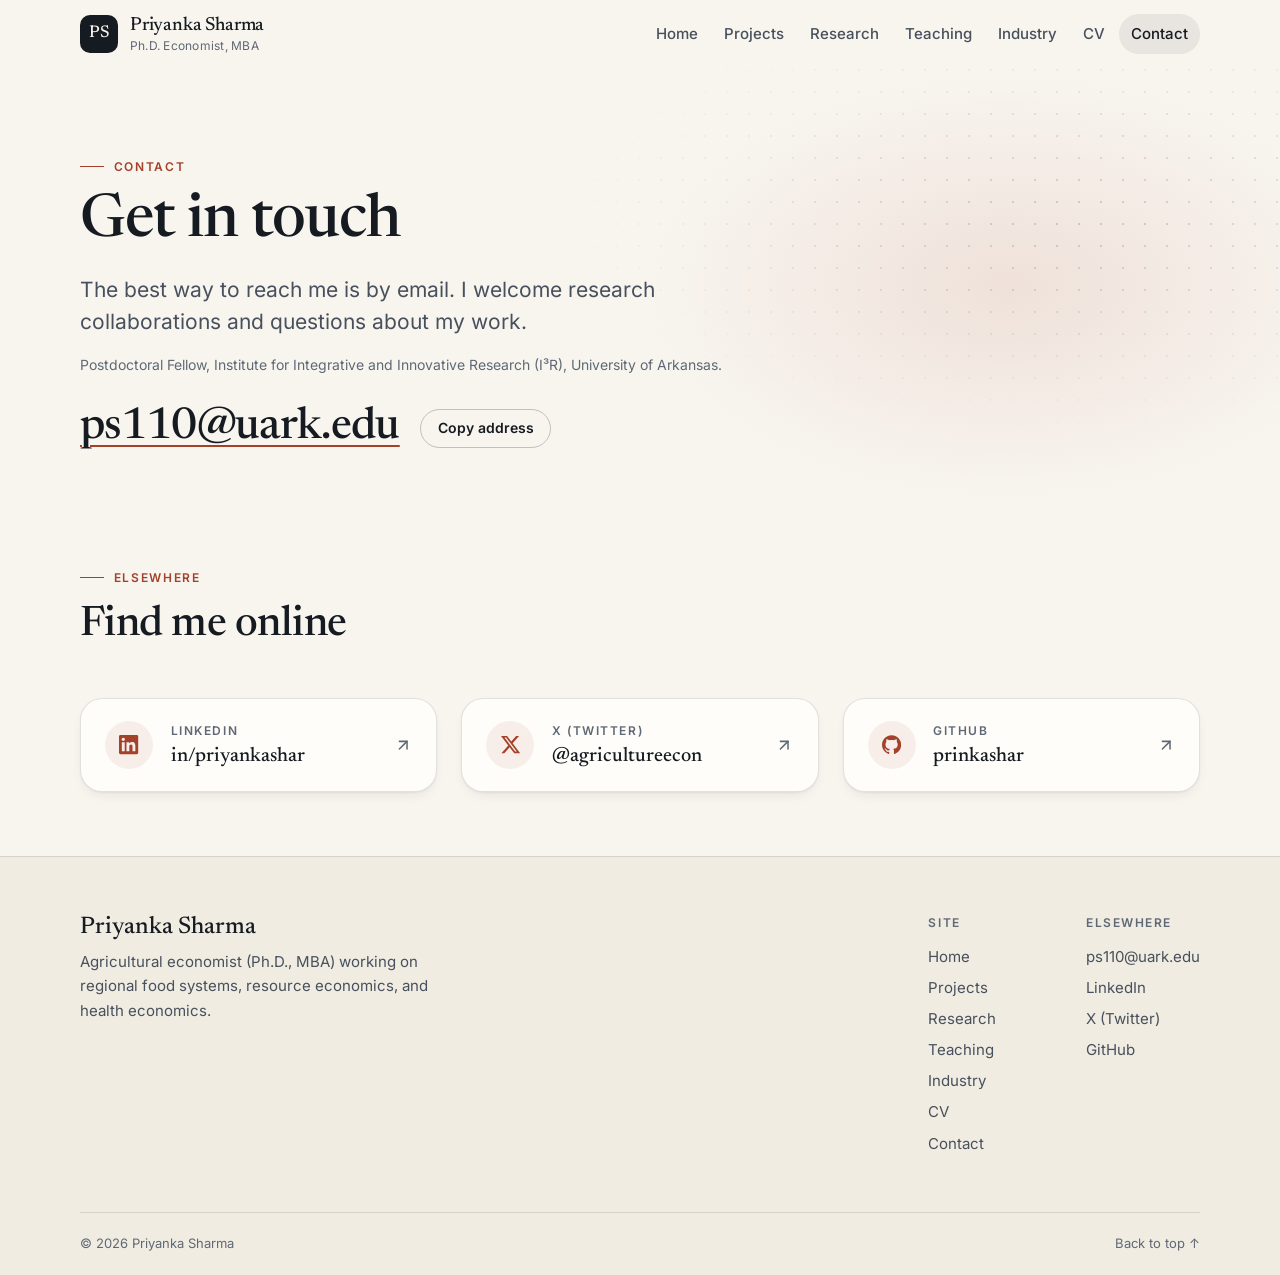
==== contact.html @ 79873c90 "Personal website Co-Authored-By: Claude Fable 5.2 <noreply@anthropic.com>" ====
<!doctype html>
<html lang="en">
<head>
  <meta charset="utf-8">
  <meta name="viewport" content="width=device-width, initial-scale=1">
  <title>Contact | Priyanka Sharma</title>
  <meta name="description" content="Get in touch with Priyanka Sharma by email, LinkedIn, X, or GitHub.">
  <meta name="author" content="Priyanka Sharma">
  <meta name="color-scheme" content="only light">
  <meta name="theme-color" content="#f8f5ef">
  <meta property="og:type" content="website">
  <meta property="og:site_name" content="Priyanka Sharma">
  <meta property="og:title" content="Contact | Priyanka Sharma">
  <meta property="og:description" content="Get in touch with Priyanka Sharma by email, LinkedIn, X, or GitHub.">
  <meta property="og:url" content="https://prinkashar.github.io/contact.html">
  <meta property="og:image" content="https://prinkashar.github.io/assets/img/social-card.jpg">
  <meta property="og:image:width" content="1200">
  <meta property="og:image:height" content="630">
  <meta property="og:image:alt" content="Priyanka Sharma, Ph.D. economist and MBA. Economics for food, farms, and the networks that connect them.">
  <meta name="twitter:card" content="summary_large_image">
  <link rel="canonical" href="https://prinkashar.github.io/contact.html">
  <link rel="icon" href="favicon.ico" sizes="32x32">
  <link rel="icon" href="favicon.svg" type="image/svg+xml">
  <link rel="apple-touch-icon" href="apple-touch-icon.png">
  <link rel="preload" href="assets/fonts/newsreader-500.woff2" as="font" type="font/woff2" crossorigin>
  <link rel="preload" href="assets/fonts/inter-variable.woff2" as="font" type="font/woff2" crossorigin>
  <link rel="stylesheet" href="assets/css/style.css">
  <script>
    /* Runs before the page paints: notes that JavaScript is on (used by the mobile menu and fade-in effects). */
    (function () {
      var d = document.documentElement;
      d.classList.add('js');
      /* Safety net: if main.js never loads, drop back to the no-JavaScript layout so nothing stays hidden. */
      setTimeout(function () { if (!d.classList.contains('js-ready')) d.classList.remove('js'); }, 3000);
    })();
  </script>
  <script src="assets/js/main.js" defer></script>
</head>
<body id="top">
  <a class="skip-link" href="#main">Skip to content</a>

  <!-- ===== Site header: identical on every page (only aria-current="page" moves) ===== -->
  <header class="site-header">
    <div class="wrap site-header__inner">
      <a class="brand" href="index.html">
        <span class="brand__mark" aria-hidden="true">PS</span>
        <span class="brand__text">
          <span class="brand__name">Priyanka Sharma</span>
          <span class="brand__role">Ph.D. Economist, MBA</span>
        </span>
      </a>
      <button class="icon-btn nav-toggle" type="button" aria-controls="site-nav" aria-expanded="false" aria-label="Open menu">
        <svg class="icon-menu" viewBox="0 0 24 24" fill="none" stroke="currentColor" stroke-width="2" stroke-linecap="round" stroke-linejoin="round" aria-hidden="true"><path d="M4 7h16"/><path d="M4 12h16"/><path d="M4 17h16"/></svg>
        <svg class="icon-close" viewBox="0 0 24 24" fill="none" stroke="currentColor" stroke-width="2" stroke-linecap="round" stroke-linejoin="round" aria-hidden="true"><path d="M18 6 6 18"/><path d="m6 6 12 12"/></svg>
      </button>
      <nav class="site-nav" id="site-nav" aria-label="Main">
        <ul>
          <li><a href="index.html">Home</a></li>
          <li><a href="projects.html">Projects</a></li>
          <li><a href="research.html">Research</a></li>
          <li><a href="teaching.html">Teaching</a></li>
          <li><a href="industry.html">Industry</a></li>
          <li><a href="cv.html">CV</a></li>
          <li><a href="contact.html" aria-current="page">Contact</a></li>
        </ul>
      </nav>
    </div>
  </header>

  <main id="main">

    <!-- ===== Email ===== -->
    <section class="page-hero" aria-labelledby="page-title">
      <div class="wrap">
        <p class="eyebrow">Contact</p>
        <h1 id="page-title">Get in touch</h1>
        <p class="lead">The best way to reach me is by email. I welcome research collaborations and questions about my work.</p>
        <p class="note" style="margin-top: 1rem">Postdoctoral Fellow, Institute for Integrative and Innovative Research (I³R), University of Arkansas.</p>
        <div class="email-line">
          <a href="mailto:ps110@uark.edu">ps110@uark.edu</a>
          <button class="btn btn--ghost btn--sm" type="button" data-copy="ps110@uark.edu">Copy address</button>
        </div>
      </div>
    </section>

    <!-- ===== Profiles ===== -->
    <section class="section section--tight" aria-labelledby="profiles-title">
      <div class="wrap">
        <header class="section__head reveal">
          <div>
            <p class="eyebrow">Elsewhere</p>
            <h2 id="profiles-title">Find me online</h2>
          </div>
        </header>

        <ul class="contact-grid">
          <li class="reveal">
            <a class="contact-card" href="https://www.linkedin.com/in/priyankashar/" target="_blank" rel="noopener me">
              <span class="contact-card__icon">
                <svg viewBox="0 0 24 24" fill="currentColor" aria-hidden="true"><path d="M20.447 20.452h-3.554v-5.569c0-1.328-.027-3.037-1.852-3.037-1.853 0-2.136 1.445-2.136 2.939v5.667H9.351V9h3.414v1.561h.046c.477-.9 1.637-1.85 3.37-1.85 3.601 0 4.267 2.37 4.267 5.455v6.286zM5.337 7.433c-1.144 0-2.063-.926-2.063-2.065 0-1.138.92-2.063 2.063-2.063 1.14 0 2.064.925 2.064 2.063 0 1.139-.925 2.065-2.064 2.065zm1.782 13.019H3.555V9h3.564v11.452zM22.225 0H1.771C.792 0 0 .774 0 1.729v20.542C0 23.227.792 24 1.771 24h20.451C23.2 24 24 23.227 24 22.271V1.729C24 .774 23.2 0 22.222 0h.003z"/></svg>
              </span>
              <span class="contact-card__label">LinkedIn</span>
              <span class="contact-card__value">in/priyankashar</span>
              <svg class="contact-card__arrow" viewBox="0 0 24 24" fill="none" stroke="currentColor" stroke-width="2" stroke-linecap="round" stroke-linejoin="round" aria-hidden="true"><path d="M7 7h10v10"/><path d="M7 17 17 7"/></svg>
            </a>
          </li>
          <li class="reveal" style="--d: 90ms">
            <a class="contact-card" href="https://twitter.com/agricultureecon" target="_blank" rel="noopener me">
              <span class="contact-card__icon">
                <svg viewBox="0 0 24 24" fill="currentColor" aria-hidden="true"><path d="M18.901 1.153h3.68l-8.04 9.19L24 22.846h-7.406l-5.8-7.584-6.638 7.584H.474l8.6-9.83L0 1.154h7.594l5.243 6.932ZM17.61 20.644h2.039L6.486 3.24H4.298Z"/></svg>
              </span>
              <span class="contact-card__label">X (Twitter)</span>
              <span class="contact-card__value">@agricultureecon</span>
              <svg class="contact-card__arrow" viewBox="0 0 24 24" fill="none" stroke="currentColor" stroke-width="2" stroke-linecap="round" stroke-linejoin="round" aria-hidden="true"><path d="M7 7h10v10"/><path d="M7 17 17 7"/></svg>
            </a>
          </li>
          <li class="reveal" style="--d: 180ms">
            <a class="contact-card" href="https://github.com/prinkashar" target="_blank" rel="noopener me">
              <span class="contact-card__icon">
                <svg viewBox="0 0 24 24" fill="currentColor" aria-hidden="true"><path d="M12 .297c-6.63 0-12 5.373-12 12 0 5.303 3.438 9.8 8.205 11.385.6.113.82-.258.82-.577 0-.285-.01-1.04-.015-2.04-3.338.724-4.042-1.61-4.042-1.61C4.422 18.07 3.633 17.7 3.633 17.7c-1.087-.744.084-.729.084-.729 1.205.084 1.838 1.236 1.838 1.236 1.07 1.835 2.809 1.305 3.495.998.108-.776.417-1.305.76-1.605-2.665-.3-5.466-1.332-5.466-5.93 0-1.31.465-2.38 1.235-3.22-.135-.303-.54-1.523.105-3.176 0 0 1.005-.322 3.3 1.23.96-.267 1.98-.399 3-.405 1.02.006 2.04.138 3 .405 2.28-1.552 3.285-1.23 3.285-1.23.645 1.653.24 2.873.12 3.176.765.84 1.23 1.91 1.23 3.22 0 4.61-2.805 5.625-5.475 5.92.42.36.81 1.096.81 2.22 0 1.606-.015 2.896-.015 3.286 0 .315.21.69.825.57C20.565 22.092 24 17.592 24 12.297c0-6.627-5.373-12-12-12"/></svg>
              </span>
              <span class="contact-card__label">GitHub</span>
              <span class="contact-card__value">prinkashar</span>
              <svg class="contact-card__arrow" viewBox="0 0 24 24" fill="none" stroke="currentColor" stroke-width="2" stroke-linecap="round" stroke-linejoin="round" aria-hidden="true"><path d="M7 7h10v10"/><path d="M7 17 17 7"/></svg>
            </a>
          </li>
        </ul>
      </div>
    </section>

  </main>

  <!-- ===== Site footer: identical on every page ===== -->
  <footer class="site-footer">
    <div class="wrap site-footer__grid">
      <div>
        <p class="site-footer__name">Priyanka Sharma</p>
        <p class="site-footer__tag">Agricultural economist (Ph.D., MBA) working on regional food systems, resource economics, and health economics.</p>
      </div>
      <nav aria-label="Footer">
        <p class="site-footer__label">Site</p>
        <ul class="site-footer__links">
          <li><a href="index.html">Home</a></li>
          <li><a href="projects.html">Projects</a></li>
          <li><a href="research.html">Research</a></li>
          <li><a href="teaching.html">Teaching</a></li>
          <li><a href="industry.html">Industry</a></li>
          <li><a href="cv.html">CV</a></li>
          <li><a href="contact.html">Contact</a></li>
        </ul>
      </nav>
      <div>
        <p class="site-footer__label">Elsewhere</p>
        <ul class="site-footer__links">
          <li><a href="mailto:ps110@uark.edu">ps110@uark.edu</a></li>
          <li><a href="https://www.linkedin.com/in/priyankashar/" target="_blank" rel="noopener me">LinkedIn</a></li>
          <li><a href="https://twitter.com/agricultureecon" target="_blank" rel="noopener me">X (Twitter)</a></li>
          <li><a href="https://github.com/prinkashar" target="_blank" rel="noopener me">GitHub</a></li>
        </ul>
      </div>
    </div>
    <div class="wrap site-footer__base">
      <p>© <span data-year>2026</span> Priyanka Sharma</p>
      <a href="#top">Back to top ↑</a>
    </div>
  </footer>
</body>
</html>
---- assets/css/style.css ----
/* ==========================================================================
   Priyanka Sharma — personal academic site
   Plain CSS, no build step.

   1. Fonts            6. Buttons, links, chips   11. CV and timelines
   2. Design tokens    7. Hero                    12. Figures and lightbox
   3. Base             8. Sections and cards      13. Industry samples
   4. Layout           9. Home page blocks        14. Contact and footer
   5. Header           10. Research page          15. Motion and print

   To change the look of the whole site, edit the tokens in section 2.
   ========================================================================== */

/* 1. Fonts ---------------------------------------------------------------- */

@font-face {
  font-family: "Newsreader";
  src: url("../fonts/newsreader-500.woff2") format("woff2");
  font-weight: 500;
  font-style: normal;
  font-display: swap;
}

@font-face {
  font-family: "Newsreader";
  src: url("../fonts/newsreader-500-italic.woff2") format("woff2");
  font-weight: 500;
  font-style: italic;
  font-display: swap;
}

@font-face {
  font-family: "Inter";
  src: url("../fonts/inter-variable.woff2") format("woff2");
  font-weight: 400 700;
  font-style: normal;
  font-display: swap;
}

/* 2. Design tokens -------------------------------------------------------- */

:root {
  /* The site is light only. "only light" also asks browsers not to auto-darken it. */
  color-scheme: light;
  color-scheme: only light;

  /* colour: warm paper, deep ink, one rust accent */
  --bg: #f8f5ef;
  --bg-tint: #f1ece2;
  --surface: #fffdf9;
  --frame: #ffffff;
  --ink: #161b22;
  --ink-2: #47505c;
  --ink-3: #5f6975;
  --line: rgba(22, 27, 34, 0.12);
  --line-strong: rgba(22, 27, 34, 0.24);
  --accent: #a3412a;
  --accent-soft: rgba(163, 65, 42, 0.08);
  --on-accent: #fffaf3;
  --feature: #f9efe8;
  --feature-line: rgba(163, 65, 42, 0.24);
  --dot: rgba(22, 27, 34, 0.17);
  --glow: rgba(163, 65, 42, 0.11);
  --shadow-sm: 0 1px 2px rgba(22, 27, 34, 0.05), 0 6px 16px -8px rgba(22, 27, 34, 0.14);
  --shadow-md: 0 2px 4px rgba(22, 27, 34, 0.05), 0 22px 44px -20px rgba(22, 27, 34, 0.3);

  /* type */
  --font-serif: "Newsreader", "Iowan Old Style", "Palatino Linotype", Palatino, Georgia, serif;
  --font-sans: "Inter", system-ui, -apple-system, "Segoe UI", Roboto, "Helvetica Neue", Arial, sans-serif;
  --step-0: clamp(1rem, 0.975rem + 0.12vw, 1.0625rem);
  --step-1: clamp(1.125rem, 1.06rem + 0.32vw, 1.3125rem);
  --step-2: clamp(1.3125rem, 1.2rem + 0.55vw, 1.625rem);
  --step-3: clamp(1.75rem, 1.4rem + 1.6vw, 2.625rem);
  --step-4: clamp(2.25rem, 1.6rem + 3vw, 3.75rem);
  --step-5: clamp(2.5rem, 1.55rem + 4.3vw, 4.5rem);

  /* space and shape */
  --gutter: clamp(1.25rem, 4.5vw, 3rem);
  --wrap: 70rem;
  --section: clamp(3.75rem, 8vw, 7rem);
  --header-h: 4.25rem;
  --radius-sm: 8px;
  --radius: 14px;
  --radius-lg: 22px;
  --radius-pill: 999px;
  --ease: cubic-bezier(0.2, 0.7, 0.2, 1);
}

/* 3. Base ----------------------------------------------------------------- */

*,
*::before,
*::after {
  box-sizing: border-box;
}

html {
  -webkit-text-size-adjust: 100%;
  text-size-adjust: 100%;
  scroll-behavior: smooth;
  scroll-padding-top: calc(var(--header-h) + 1.5rem);
}

html:has(dialog[open]) {
  overflow: hidden;
}

body {
  margin: 0;
  min-height: 100vh;
  min-height: 100dvh;
  display: flex;
  flex-direction: column;
  font-family: var(--font-sans);
  font-size: var(--step-0);
  line-height: 1.65;
  color: var(--ink);
  background: var(--bg);
  -webkit-font-smoothing: antialiased;
  -moz-osx-font-smoothing: grayscale;
  text-rendering: optimizeLegibility;
}

main {
  flex: 1;
}

h1,
h2,
h3,
h4 {
  margin: 0;
  font-family: var(--font-serif);
  font-weight: 500;
  font-synthesis: none;
  line-height: 1.14;
  letter-spacing: -0.012em;
  text-wrap: balance;
}

p,
ul,
ol,
dl,
dd,
figure {
  margin: 0;
}

p {
  text-wrap: pretty;
}

img {
  max-width: 100%;
  height: auto;
}

a {
  color: inherit;
  text-decoration-thickness: 1px;
  text-underline-offset: 0.2em;
  text-decoration-color: var(--line-strong);
  transition: color 0.2s, text-decoration-color 0.2s;
}

a:hover {
  color: var(--accent);
  text-decoration-color: currentColor;
}

:focus-visible {
  outline: 2px solid var(--accent);
  outline-offset: 3px;
  border-radius: 4px;
}

::selection {
  background: var(--accent);
  color: var(--on-accent);
}

.visually-hidden {
  position: absolute;
  width: 1px;
  height: 1px;
  margin: -1px;
  padding: 0;
  overflow: hidden;
  clip: rect(0 0 0 0);
  white-space: nowrap;
  border: 0;
}

.skip-link {
  position: absolute;
  left: 1rem;
  top: -4rem;
  z-index: 100;
  padding: 0.7rem 1rem;
  border-radius: var(--radius-sm);
  background: var(--ink);
  color: var(--bg);
  font-weight: 600;
  text-decoration: none;
  transition: top 0.2s;
}

.skip-link:focus {
  top: 1rem;
  color: var(--bg);
}

/* 4. Layout --------------------------------------------------------------- */

.wrap {
  width: min(100% - 2 * var(--gutter), var(--wrap));
  margin-inline: auto;
}

.flow > * + * {
  margin-top: var(--flow, 1.1em);
}

.grid-3 {
  display: grid;
  gap: clamp(1rem, 2.4vw, 1.75rem);
}

.grid-3 {
  grid-template-columns: repeat(auto-fit, minmax(min(100%, 17.5rem), 1fr));
}

/* 5. Header --------------------------------------------------------------- */

.site-header {
  position: sticky;
  top: 0;
  z-index: 40;
  background: var(--bg);
  background: color-mix(in srgb, var(--bg) 84%, transparent);
  -webkit-backdrop-filter: saturate(1.5) blur(14px);
  backdrop-filter: saturate(1.5) blur(14px);
  border-bottom: 1px solid transparent;
  transition: border-color 0.3s;
}

.site-header.is-scrolled {
  border-bottom-color: var(--line);
}

.site-header__inner {
  display: flex;
  align-items: center;
  gap: 0.5rem 1rem;
  min-height: var(--header-h);
}

.brand {
  display: inline-flex;
  align-items: center;
  gap: 0.75rem;
  margin-right: auto;
  color: var(--ink);
  text-decoration: none;
}

.brand:hover {
  color: var(--ink);
}

.brand__mark {
  display: grid;
  place-items: center;
  width: 2.375rem;
  height: 2.375rem;
  flex: none;
  border-radius: 10px;
  background: var(--ink);
  color: var(--bg);
  font-family: var(--font-serif);
  font-weight: 500;
  font-size: 1.0625rem;
  letter-spacing: -0.02em;
  transition: background-color 0.25s, color 0.25s;
}

.brand:hover .brand__mark {
  background: var(--accent);
  color: var(--on-accent);
}

.brand__text {
  display: grid;
  line-height: 1.15;
}

.brand__name {
  font-family: var(--font-serif);
  font-weight: 500;
  font-size: 1.1875rem;
  letter-spacing: -0.01em;
}

.brand__role {
  margin-top: 0.1rem;
  font-size: 0.75rem;
  color: var(--ink-3);
  letter-spacing: 0.02em;
}

.site-nav ul {
  display: flex;
  gap: 0.125rem;
  padding: 0;
  list-style: none;
}

.site-nav a {
  display: block;
  padding: 0.5rem 0.75rem;
  border-radius: var(--radius-pill);
  color: var(--ink-2);
  font-size: 0.9375rem;
  font-weight: 500;
  text-decoration: none;
  transition: color 0.2s, background-color 0.2s;
}

.site-nav a:hover {
  color: var(--ink);
  background: var(--accent-soft);
}

.site-nav a[aria-current="page"] {
  color: var(--ink);
  background: rgba(127, 127, 127, 0.14);
}

.icon-btn {
  display: inline-grid;
  place-items: center;
  width: 2.5rem;
  height: 2.5rem;
  padding: 0;
  border: 1px solid transparent;
  border-radius: 50%;
  background: transparent;
  color: var(--ink-2);
  cursor: pointer;
  transition: color 0.2s, background-color 0.2s, border-color 0.2s;
}

.icon-btn:hover {
  color: var(--ink);
  background: var(--accent-soft);
}

.icon-btn svg {
  width: 1.2rem;
  height: 1.2rem;
}

.nav-toggle {
  display: none;
}

.nav-toggle .icon-close,
.nav-toggle[aria-expanded="true"] .icon-menu {
  display: none;
}

.nav-toggle[aria-expanded="true"] .icon-close {
  display: block;
}

@media (max-width: 60em) {
  .js .nav-toggle {
    display: inline-grid;
  }

  .js .site-nav {
    position: absolute;
    inset: 100% 0 auto 0;
    display: none;
    padding: 0.25rem var(--gutter) 1.25rem;
    max-height: calc(100vh - var(--header-h));
    max-height: calc(100dvh - var(--header-h));
    overflow-y: auto;
    overscroll-behavior: contain;
    background: var(--bg);
    border-bottom: 1px solid var(--line);
    box-shadow: var(--shadow-md);
  }

  .js .site-nav.is-open {
    display: block;
  }

  .js .site-nav ul {
    flex-direction: column;
    gap: 0;
  }

  .js .site-nav li + li {
    border-top: 1px solid var(--line);
  }

  .js .site-nav a {
    padding: 0.95rem 0.5rem;
    border-radius: var(--radius-sm);
    font-size: 1.0625rem;
  }

  /* without JavaScript the links simply wrap under the name */
  html:not(.js) .site-header__inner {
    flex-wrap: wrap;
    padding-block: 0.6rem;
  }

  html:not(.js) .site-nav {
    order: 3;
    width: 100%;
  }

  html:not(.js) .site-nav ul {
    flex-wrap: wrap;
  }
}

/* 6. Buttons, links, chips ------------------------------------------------ */

.btn {
  display: inline-flex;
  align-items: center;
  justify-content: center;
  gap: 0.5rem;
  padding: 0.8125rem 1.375rem;
  border: 1px solid transparent;
  border-radius: var(--radius-pill);
  font: inherit;
  font-size: 0.9375rem;
  font-weight: 600;
  line-height: 1.2;
  text-decoration: none;
  cursor: pointer;
  transition: transform 0.2s var(--ease), background-color 0.2s, border-color 0.2s, color 0.2s;
}

.btn svg {
  width: 1.05em;
  height: 1.05em;
  flex: none;
  transition: transform 0.25s var(--ease);
}

.btn:hover .nudge {
  transform: translateX(3px);
}

.btn:active {
  transform: translateY(1px);
}

.btn--primary {
  background: var(--ink);
  color: var(--bg);
}

.btn--primary:hover {
  background: var(--accent);
  color: var(--on-accent);
}

.btn--ghost {
  border-color: var(--line-strong);
  color: var(--ink);
  background: transparent;
}

.btn--ghost:hover {
  border-color: var(--ink);
  color: var(--ink);
  background: rgba(127, 127, 127, 0.1);
}

.btn--sm {
  padding: 0.625rem 1.05rem;
  font-size: 0.875rem;
}

.actions {
  display: flex;
  flex-wrap: wrap;
  align-items: center;
  gap: 0.75rem;
}

.actions--links {
  gap: 0.75rem 1.75rem;
}

.link-arrow {
  display: inline-flex;
  align-items: center;
  gap: 0.4rem;
  font-size: 0.9375rem;
  font-weight: 600;
  color: var(--ink);
  text-decoration: none;
}

.link-arrow svg {
  width: 1em;
  height: 1em;
  flex: none;
  transition: transform 0.25s var(--ease);
}

.link-arrow:hover svg {
  transform: translateX(3px);
}

.link-arrow--out:hover svg {
  transform: translate(2px, -2px);
}

.link-arrow--down:hover svg {
  transform: translateY(2px);
}

.link-arrow--sm {
  font-size: 0.875rem;
}

.eyebrow {
  display: flex;
  align-items: center;
  gap: 0.6rem;
  margin-bottom: 0.9rem;
  font-size: 0.75rem;
  font-weight: 600;
  letter-spacing: 0.14em;
  text-transform: uppercase;
  color: var(--accent);
}

.eyebrow::before {
  content: "";
  width: 1.5rem;
  height: 1px;
  flex: none;
  background: currentColor;
}

.eyebrow--plain::before {
  display: none;
}

.eyebrow--muted {
  color: var(--ink-3);
}

.lead {
  font-size: var(--step-1);
  line-height: 1.5;
  color: var(--ink-2);
}

.chips {
  display: flex;
  flex-wrap: wrap;
  align-content: flex-start;
  align-items: flex-start;
  align-self: start;
  gap: 0.5rem;
  padding: 0;
  list-style: none;
}

.chip {
  padding: 0.4rem 0.85rem;
  border: 1px solid var(--line-strong);
  border-radius: var(--radius-pill);
  font-size: 0.8125rem;
  font-weight: 500;
  line-height: 1.3;
  color: var(--ink-2);
}

.chips--lg .chip {
  padding: 0.5rem 1rem;
  font-size: 0.9375rem;
}

a.chip {
  text-decoration: none;
  transition: color 0.2s, border-color 0.2s, background-color 0.2s;
}

a.chip:hover {
  border-color: var(--accent);
  background: var(--accent-soft);
  color: var(--accent);
}

.tag {
  display: inline-flex;
  align-items: center;
  align-self: flex-start;
  padding: 0.28rem 0.7rem;
  border: 1px solid var(--line-strong);
  border-radius: var(--radius-pill);
  font-size: 0.75rem;
  font-weight: 600;
  line-height: 1.3;
  letter-spacing: 0.03em;
  color: var(--accent);
}

.tag--quiet {
  color: var(--ink-3);
  font-weight: 500;
}

.social {
  display: flex;
  flex-wrap: wrap;
  gap: 0.35rem;
  padding: 0;
  list-style: none;
}

.social a {
  display: grid;
  place-items: center;
  width: 2.625rem;
  height: 2.625rem;
  border: 1px solid var(--line-strong);
  border-radius: 50%;
  color: var(--ink-2);
  transition: color 0.2s, border-color 0.2s, background-color 0.2s, transform 0.2s var(--ease);
}

.social a:hover {
  color: var(--on-accent);
  background: var(--accent);
  border-color: var(--accent);
  transform: translateY(-2px);
}

.social svg {
  width: 1.05rem;
  height: 1.05rem;
}

/* 7. Hero ----------------------------------------------------------------- */

.hero,
.page-hero {
  position: relative;
  isolation: isolate;
  overflow: hidden;
  overflow: clip;
}

/* dot grid fading out from the top right, plus a soft warm glow */
.hero::before,
.page-hero::before {
  content: "";
  position: absolute;
  inset: 0;
  z-index: -1;
  pointer-events: none;
  background-image: radial-gradient(circle at 1px 1px, var(--dot) 1px, transparent 1.6px);
  background-size: 22px 22px;
  -webkit-mask-image: radial-gradient(ellipse 58% 70% at 84% 34%, #000 0%, transparent 72%);
  mask-image: radial-gradient(ellipse 58% 70% at 84% 34%, #000 0%, transparent 72%);
}

.hero::after,
.page-hero::after {
  content: "";
  position: absolute;
  top: -1rem;
  right: -9rem;
  z-index: -2;
  width: 48rem;
  height: 48rem;
  pointer-events: none;
  background: radial-gradient(closest-side, var(--glow), transparent);
}

.hero {
  padding-block: clamp(2.25rem, 6vw, 5.5rem) clamp(2.5rem, 5vw, 4rem);
}

.hero__grid {
  display: grid;
  grid-template-columns: minmax(0, 1fr) auto;
  align-items: center;
  gap: clamp(2rem, 6vw, 5.5rem);
}

.display {
  max-width: 17ch;
  font-size: var(--step-5);
  line-height: 1.03;
  letter-spacing: -0.024em;
}

.display em {
  font-style: italic;
  color: var(--accent);
}

.hero__copy .lead {
  max-width: 35rem;
  margin-top: clamp(1.25rem, 2.5vw, 1.75rem);
  color: var(--ink);
}

.hero__sub {
  max-width: 35rem;
  margin-top: 0.9rem;
  color: var(--ink-2);
}

.hero__copy .actions {
  margin-top: clamp(1.5rem, 3vw, 2.25rem);
}

.hero__portrait {
  position: relative;
  isolation: isolate;
  width: clamp(15rem, 25vw, 19.5rem);
  margin-right: 1.125rem;
}

.hero__portrait img {
  display: block;
  width: 100%;
  aspect-ratio: 308 / 421;
  object-fit: cover;
  border-radius: var(--radius-lg);
  box-shadow: var(--shadow-md);
}

.hero__portrait::before {
  content: "";
  position: absolute;
  inset: 1.125rem -1.125rem -1.125rem 1.125rem;
  z-index: -1;
  border: 1.5px solid var(--accent);
  border-radius: var(--radius-lg);
  opacity: 0.6;
}

.hero__focus {
  display: flex;
  flex-wrap: wrap;
  align-items: center;
  gap: 0.9rem 1.5rem;
  margin-top: clamp(2.5rem, 5vw, 4rem);
  padding-top: 1.5rem;
  border-top: 1px solid var(--line);
}

.hero__focus .eyebrow {
  margin: 0;
}

@media (max-width: 51.25em) {
  .hero__grid {
    grid-template-columns: minmax(0, 1fr);
    gap: 1.5rem;
  }

  .hero__portrait {
    order: -1;
    width: 6.5rem;
    margin: 0;
  }

  .hero__portrait img {
    aspect-ratio: 1;
    object-position: 50% 22%;
    border-radius: 50%;
    box-shadow: var(--shadow-sm);
  }

  .hero__portrait::before {
    inset: -0.4rem;
    border-radius: 50%;
  }
}

/* inner pages */
.page-hero::after {
  top: 0;
  right: -6rem;
  width: 46rem;
  height: 100%;
  background: radial-gradient(ellipse closest-side, var(--glow), transparent);
}

.page-hero {
  padding-block: clamp(2.75rem, 7vw, 5.5rem) clamp(2rem, 4vw, 3.25rem);
}

.page-hero h1 {
  max-width: 18ch;
  font-size: var(--step-4);
  line-height: 1.05;
  letter-spacing: -0.02em;
}

.page-hero .lead {
  max-width: 44rem;
  margin-top: 1.25rem;
}

.page-hero .actions {
  margin-top: 1.75rem;
}

/* 8. Sections and cards --------------------------------------------------- */

.section {
  padding-block: var(--section);
}

.section--tight {
  padding-block: clamp(2.5rem, 5vw, 4rem);
}

.section--flush-top {
  padding-top: 0;
}

.section--tint {
  background: var(--bg-tint);
  border-block: 1px solid var(--line);
}

.section__head {
  display: flex;
  flex-wrap: wrap;
  align-items: flex-end;
  justify-content: space-between;
  gap: 1rem 2rem;
  margin-bottom: clamp(1.75rem, 4vw, 3rem);
}

.section__head h2 {
  max-width: 24ch;
  font-size: var(--step-3);
}

.section__head p:not(.eyebrow) {
  max-width: 38rem;
  margin-top: 0.9rem;
  color: var(--ink-2);
}

.section__head .link-arrow {
  padding-bottom: 0.35rem;
}

.card {
  position: relative;
  display: flex;
  flex-direction: column;
  gap: 0.875rem;
  padding: clamp(1.5rem, 3vw, 2.25rem);
  border: 1px solid var(--line);
  border-radius: var(--radius-lg);
  background: var(--surface);
  box-shadow: var(--shadow-sm);
}

.card__title {
  font-size: var(--step-2);
  line-height: 1.2;
}

.grid-3 > .card > .card__title {
  font-size: 1.4375rem;
}

.card p:not(.tag) {
  color: var(--ink-2);
}

.card > .link-arrow {
  align-self: flex-start;
  margin-top: auto;
  padding-top: 0.75rem;
}

.card--feature {
  overflow: hidden;
  isolation: isolate;
  border-color: var(--feature-line);
  background: var(--feature);
}

.card--feature::after {
  content: "";
  position: absolute;
  inset: 0;
  z-index: -1;
  pointer-events: none;
  background-image: radial-gradient(circle at 1px 1px, rgba(163, 65, 42, 0.3) 1px, transparent 1.6px);
  background-size: 20px 20px;
  -webkit-mask-image: radial-gradient(ellipse 60% 75% at 100% 0%, #000, transparent 70%);
  mask-image: radial-gradient(ellipse 60% 75% at 100% 0%, #000, transparent 70%);
}

.card--feature .tag {
  border-color: var(--accent);
  background: var(--accent);
  color: var(--on-accent);
}

a.card--media {
  padding: 0;
  gap: 0;
  overflow: hidden;
  color: inherit;
  text-decoration: none;
  transition: translate 0.35s var(--ease), box-shadow 0.35s, border-color 0.35s;
}

a.card--media:hover {
  translate: 0 -4px;
  border-color: var(--line-strong);
  box-shadow: var(--shadow-md);
  color: inherit;
}

.card__media {
  aspect-ratio: 16 / 10;
  overflow: hidden;
  border-bottom: 1px solid var(--line);
  background: var(--frame);
}

.card__media img {
  display: block;
  width: 100%;
  height: 100%;
  object-fit: cover;
  object-position: top center;
  transition: transform 0.7s var(--ease);
}

a.card--media:hover .card__media img {
  transform: scale(1.035);
}

.card__media--art {
  display: grid;
  place-items: center;
  background: var(--feature);
  color: var(--accent);
}

.card__media--art svg {
  display: block;
  width: 100%;
  height: 100%;
}

.card__body {
  display: flex;
  flex: 1;
  flex-direction: column;
  gap: 0.65rem;
  padding: 1.375rem 1.5rem 1.5rem;
}

.card__body .card__title {
  font-size: 1.375rem;
}

.card__body p:not(.tag) {
  font-size: 0.9375rem;
}

.card__body .link-arrow {
  margin-top: auto;
  padding-top: 0.6rem;
}

a.card--media:hover .link-arrow {
  color: var(--accent);
}

a.card--media:hover .link-arrow svg {
  transform: translateX(3px);
}

/* 9. Home page blocks ----------------------------------------------------- */

/* numbered list of research themes */
.index-list {
  padding: 0;
  list-style: none;
  border-bottom: 1px solid var(--line);
}

.index-list a {
  display: grid;
  grid-template-columns: 3.25rem minmax(0, 1.05fr) minmax(0, 1fr) 1.25rem;
  align-items: baseline;
  gap: 0.25rem 1.5rem;
  padding: 1.375rem 0.75rem;
  border-top: 1px solid var(--line);
  color: var(--ink);
  text-decoration: none;
  transition: background-color 0.25s, padding 0.3s var(--ease);
}

.index-list a:hover {
  padding-inline: 1.25rem 0.25rem;
  background: var(--accent-soft);
  color: var(--ink);
}

.index-list__num {
  font-family: var(--font-serif);
  font-size: 1.0625rem;
  color: var(--accent);
  font-variant-numeric: tabular-nums;
}

.index-list__title {
  font-family: var(--font-serif);
  font-weight: 500;
  font-size: var(--step-2);
  line-height: 1.2;
  letter-spacing: -0.012em;
}

.index-list__meta {
  font-size: 0.9375rem;
  color: var(--ink-3);
}

.index-list__arrow {
  align-self: center;
  width: 1.15rem;
  height: 1.15rem;
  color: var(--ink-3);
  transition: transform 0.3s var(--ease), color 0.2s;
}

.index-list a:hover .index-list__arrow {
  color: var(--accent);
  transform: translateX(4px);
}

@media (max-width: 45em) {
  .index-list a {
    grid-template-columns: 2.25rem minmax(0, 1fr) 1.25rem;
    padding-inline: 0.25rem;
  }

  .index-list a:hover {
    padding-inline: 0.25rem;
  }

  .index-list__meta {
    grid-column: 2;
    grid-row: 2;
  }

  .index-list__arrow {
    grid-column: 3;
    grid-row: 1 / span 2;
  }
}

/* awards */
.awards {
  display: grid;
  grid-template-columns: repeat(auto-fit, minmax(min(100%, 17.5rem), 1fr));
  gap: clamp(1.5rem, 3vw, 2.5rem);
  padding: 0;
  list-style: none;
}

.award {
  display: flex;
  flex-direction: column;
  gap: 0.5rem;
  padding-top: 1.25rem;
  border-top: 2px solid var(--ink);
}

.award__rank {
  font-family: var(--font-serif);
  font-weight: 500;
  font-size: 2.75rem;
  line-height: 1;
  letter-spacing: -0.03em;
  color: var(--accent);
}

.award__rank sup {
  margin-left: 0.1em;
  font-size: 0.4em;
  letter-spacing: 0;
  vertical-align: 1.15em;
}

.award__rank span {
  margin-left: 0.6rem;
  font-family: var(--font-sans);
  font-size: 0.75rem;
  font-weight: 600;
  letter-spacing: 0.13em;
  text-transform: uppercase;
  color: var(--ink-3);
  vertical-align: 0.9em;
}

.award__title {
  margin-top: 0.35rem;
  font-size: 1.375rem;
  line-height: 1.22;
}

.award__org {
  font-size: 0.9375rem;
  color: var(--ink-2);
}

.award__meta {
  font-size: 0.875rem;
  color: var(--ink-3);
}

.award .link-arrow {
  align-self: flex-start;
  margin-top: auto;
  padding-top: 0.6rem;
}

.venues {
  display: flex;
  flex-wrap: wrap;
  align-items: baseline;
  gap: 0.6rem 2rem;
  margin-top: clamp(2.25rem, 5vw, 3.5rem);
  padding-top: 1.5rem;
  border-top: 1px solid var(--line);
}

.venues .eyebrow {
  margin: 0;
}

.venues ul {
  display: flex;
  flex-wrap: wrap;
  gap: 0.35rem 2rem;
  padding: 0;
  list-style: none;
}

.venues li {
  font-family: var(--font-serif);
  font-weight: 500;
  font-size: 1.25rem;
  color: var(--ink-2);
}

/* two-column text and photo */
.split {
  display: grid;
  grid-template-columns: minmax(0, 1.2fr) minmax(0, 0.8fr);
  align-items: center;
  gap: clamp(2rem, 6vw, 5.5rem);
}

.split h2 {
  font-size: var(--step-3);
}

.split__body {
  max-width: 38rem;
}

.split__body p:not(.eyebrow) {
  color: var(--ink-2);
}

.split__body .actions {
  margin-top: 1.75rem;
  gap: 0.75rem 1.75rem;
}

.split__media {
  justify-self: end;
  max-width: 24rem;
}

.split__media img {
  display: block;
  width: 100%;
  border-radius: var(--radius-lg);
  box-shadow: var(--shadow-md);
}

figcaption {
  margin-top: 0.7rem;
  font-size: 0.8125rem;
  line-height: 1.45;
  color: var(--ink-3);
}

@media (max-width: 51.25em) {
  .split {
    grid-template-columns: minmax(0, 1fr);
  }

  .split__media {
    justify-self: start;
    max-width: 20rem;
  }
}

/* closing call to action */
.cta {
  position: relative;
  isolation: isolate;
  overflow: hidden;
  display: grid;
  grid-template-columns: minmax(0, 1fr) auto;
  align-items: end;
  gap: 1.5rem 3rem;
  padding: clamp(2rem, 5vw, 3.75rem);
  border: 1px solid var(--feature-line);
  border-radius: var(--radius-lg);
  background: var(--feature);
}

.cta::after {
  content: "";
  position: absolute;
  inset: 0;
  z-index: -1;
  pointer-events: none;
  background-image: radial-gradient(circle at 1px 1px, rgba(163, 65, 42, 0.3) 1px, transparent 1.6px);
  background-size: 20px 20px;
  -webkit-mask-image: radial-gradient(ellipse 55% 90% at 100% 0%, #000, transparent 70%);
  mask-image: radial-gradient(ellipse 55% 90% at 100% 0%, #000, transparent 70%);
}

.cta h2 {
  max-width: 17ch;
  font-size: var(--step-4);
  line-height: 1.05;
  letter-spacing: -0.02em;
}

.cta p:not(.eyebrow) {
  max-width: 34rem;
  margin-top: 1rem;
  color: var(--ink-2);
}

@media (max-width: 45em) {
  .cta {
    grid-template-columns: minmax(0, 1fr);
    align-items: start;
  }
}

/* 10. Research page ------------------------------------------------------- */

.theme {
  display: grid;
  grid-template-columns: minmax(0, 19rem) minmax(0, 1fr);
  gap: 1.25rem clamp(2rem, 6vw, 5.5rem);
  padding-block: clamp(2rem, 4vw, 3rem);
  border-top: 1px solid var(--line);
  scroll-margin-top: 1rem;
}

.theme__head {
  position: sticky;
  top: calc(var(--header-h) + 1.5rem);
  align-self: start;
}

.theme__num {
  margin-bottom: 0.5rem;
  font-family: var(--font-serif);
  font-size: 1.0625rem;
  color: var(--accent);
  font-variant-numeric: tabular-nums;
}

.theme__title {
  font-size: var(--step-2);
  line-height: 1.18;
}

.theme__blurb {
  margin-top: 0.65rem;
  font-size: 0.9375rem;
  color: var(--ink-3);
}

.works {
  padding: 0;
  list-style: none;
}

.work {
  padding-block: 1.375rem;
  border-top: 1px solid var(--line);
}

.work:first-child {
  padding-top: 0.15rem;
  border-top: 0;
}

.work:last-child {
  padding-bottom: 0;
}

.work__title {
  font-family: var(--font-sans);
  font-size: 1.0625rem;
  font-weight: 600;
  line-height: 1.42;
  letter-spacing: -0.005em;
  text-wrap: pretty;
}

.work__desc {
  margin-top: 0.5rem;
  color: var(--ink-2);
}

.work .cv__list {
  gap: 0.35rem;
  margin-top: 0.7rem;
  font-size: 0.9375rem;
}

.work__meta {
  display: flex;
  flex-wrap: wrap;
  align-items: center;
  gap: 0.5rem 0.6rem;
  margin-top: 0.875rem;
  padding: 0;
  list-style: none;
}

.work__meta .link-arrow {
  margin-left: 0.35rem;
  color: var(--accent);
}

.theme--plain {
  padding-block: 0;
  border-top: 0;
}

.theme--section .theme__title {
  font-size: clamp(1.625rem, 1.3rem + 1.3vw, 2.125rem);
  line-height: 1.12;
}

.theme--section {
  padding-block: clamp(2.5rem, 5vw, 3.75rem);
}

.theme--section.theme--plain {
  padding-top: 0;
}

.theme--section:last-child {
  padding-bottom: 0;
}

@media (max-width: 51.25em) {
  .theme {
    grid-template-columns: minmax(0, 1fr);
  }

  .theme__head {
    position: static;
  }
}

/* project spotlights */
.project {
  padding: clamp(1.5rem, 3.5vw, 2.75rem);
  border: 1px solid var(--line);
  border-radius: var(--radius-lg);
  background: var(--surface);
  box-shadow: var(--shadow-sm);
  scroll-margin-top: 1.25rem;
}

.project + .project {
  margin-top: clamp(1.5rem, 3vw, 2.5rem);
}

.project__intro {
  display: grid;
  grid-template-columns: minmax(0, 1.35fr) minmax(0, 1fr);
  align-items: start;
  gap: 1.5rem clamp(2rem, 5vw, 4.5rem);
}

.project h2,
.project h3 {
  font-size: clamp(1.625rem, 1.35rem + 1.2vw, 2.25rem);
  line-height: 1.12;
  letter-spacing: -0.016em;
}

.project__intro p:not(.eyebrow) {
  margin-top: 1rem;
  color: var(--ink-2);
}

.project__art {
  max-width: 24rem;
  margin-top: 1.5rem;
  aspect-ratio: 16 / 10;
  overflow: hidden;
  border: 1px solid var(--feature-line);
  border-radius: var(--radius);
  background: var(--feature);
}

.project__art svg {
  display: block;
  width: 100%;
  height: 100%;
}

.facts {
  display: grid;
  gap: 0.9rem;
}

.facts > div {
  padding-top: 0.875rem;
  border-top: 1px solid var(--line);
}

.facts dt {
  margin-bottom: 0.25rem;
  font-size: 0.6875rem;
  font-weight: 600;
  letter-spacing: 0.13em;
  text-transform: uppercase;
  color: var(--ink-3);
}

.facts dd {
  font-size: 0.9375rem;
  line-height: 1.55;
  color: var(--ink-2);
}

.facts dd a {
  color: var(--accent);
}

@media (max-width: 51.25em) {
  .project__intro {
    grid-template-columns: minmax(0, 1fr);
  }
}

/* presentations */
.pubs {
  padding: 0;
  list-style: none;
}

.subhead {
  margin: clamp(2.25rem, 4.5vw, 3.25rem) 0 0.5rem;
  font-family: var(--font-sans);
  font-size: 0.8125rem;
  font-weight: 600;
  line-height: 1.4;
  letter-spacing: 0.12em;
  text-transform: uppercase;
  color: var(--ink-3);
}

.subhead--first {
  margin-top: 0;
}

.pub {
  display: grid;
  grid-template-columns: 6.5rem minmax(0, 1fr);
  gap: 0.25rem 1.5rem;
  padding-block: 1.625rem;
  border-top: 1px solid var(--line);
}

.pub__year {
  font-family: var(--font-serif);
  font-size: 1.25rem;
  color: var(--accent);
  font-variant-numeric: tabular-nums;
}

.pub__year--text {
  padding-top: 0.4rem;
  font-family: var(--font-sans);
  font-size: 0.6875rem;
  font-weight: 600;
  line-height: 1.45;
  letter-spacing: 0.1em;
  text-transform: uppercase;
}

.pub__meta strong {
  font-weight: 600;
  color: var(--ink);
}

.pub__meta cite {
  font-style: normal;
  color: var(--ink);
}

.pub__title {
  max-width: 44rem;
  font-size: 1.375rem;
  line-height: 1.25;
  text-wrap: pretty;
}

.pub__meta {
  max-width: 44rem;
  margin-top: 0.5rem;
  font-size: 0.9375rem;
  color: var(--ink-2);
}

.pub .link-arrow {
  margin-top: 0.75rem;
  color: var(--accent);
}

@media (max-width: 35em) {
  .pub {
    grid-template-columns: minmax(0, 1fr);
  }
}

.note {
  font-size: 0.875rem;
  color: var(--ink-3);
}

/* 11. CV and timelines ---------------------------------------------------- */

.entries {
  padding: 0;
  list-style: none;
}

.entry {
  display: grid;
  grid-template-columns: minmax(0, 1fr) auto;
  align-items: baseline;
  gap: 0.15rem 1.75rem;
  padding-block: 1rem;
  border-top: 1px solid var(--line);
}

.entry:first-child {
  padding-top: 0;
  border-top: 0;
}

.entry:last-child {
  padding-bottom: 0;
}

.entry__title {
  font-family: var(--font-sans);
  font-size: 1.0625rem;
  font-weight: 600;
  line-height: 1.4;
  letter-spacing: -0.005em;
  text-wrap: pretty;
}

.entry__org {
  color: var(--ink-2);
}

.entry__desc {
  margin-top: 0.35rem;
  font-size: 0.9375rem;
  color: var(--ink-2);
}

.entry__date {
  font-size: 0.875rem;
  color: var(--ink-3);
  white-space: nowrap;
  font-variant-numeric: tabular-nums;
}

.entry__label {
  margin-top: 0.9rem;
  font-size: 0.875rem;
  font-weight: 600;
  color: var(--ink);
}

.cv__section .cv__list {
  gap: 0.4rem;
  font-size: 0.9375rem;
}

.entry .cv__list {
  gap: 0.35rem;
  margin-top: 0.5rem;
  font-size: 0.9375rem;
}

.entry__desc strong,
.cv__list strong {
  font-weight: 600;
  color: var(--ink);
}

.entry .link-arrow {
  margin-top: 0.45rem;
  color: var(--accent);
}

.kv > div {
  display: grid;
  grid-template-columns: 11rem minmax(0, 1fr);
  gap: 0.15rem 1.75rem;
  padding-block: 0.8rem;
  border-top: 1px solid var(--line);
}

.kv > div:first-child {
  padding-top: 0;
  border-top: 0;
}

.kv > div:last-child {
  padding-bottom: 0;
}

.kv dt {
  font-weight: 600;
}

.kv dd {
  color: var(--ink-2);
}

@media (max-width: 35em) {
  .kv > div {
    grid-template-columns: minmax(0, 1fr);
  }
}

.entry__body {
  grid-column: 1;
}

.entry__date {
  grid-column: 2;
  grid-row: 1;
}

@media (max-width: 35em) {
  .entry {
    grid-template-columns: minmax(0, 1fr);
  }

  .entry__date {
    grid-column: 1;
    grid-row: auto;
    order: -1;
  }
}

/* vertical rail version, used on the Industry page */
.entries--rail {
  position: relative;
  max-width: 46rem;
  padding-left: 2.25rem;
}

.entries--rail::before {
  content: "";
  position: absolute;
  left: 0.4rem;
  top: 0.6rem;
  bottom: 0.6rem;
  width: 1px;
  background: var(--line-strong);
}

.entries--rail .entry {
  position: relative;
  grid-template-columns: minmax(0, 1fr);
  padding-block: 0 2rem;
  border: 0;
}

.entries--rail .entry:last-child {
  padding-bottom: 0;
}

.entries--rail .entry::before {
  content: "";
  position: absolute;
  left: -2.25rem;
  top: 0.45rem;
  width: 0.8125rem;
  height: 0.8125rem;
  border: 2px solid var(--accent);
  border-radius: 50%;
  background: var(--bg);
}

.entries--rail .entry:first-child::before {
  background: var(--accent);
}

.entries--rail .entry__date {
  grid-column: 1;
  grid-row: auto;
  order: -1;
  font-size: 0.75rem;
  font-weight: 600;
  letter-spacing: 0.1em;
  text-transform: uppercase;
}

.entries--rail .entry__title {
  font-family: var(--font-serif);
  font-size: 1.5rem;
  font-weight: 500;
  line-height: 1.2;
  letter-spacing: -0.012em;
}

/* CV page */
.cv__header {
  display: flex;
  flex-wrap: wrap;
  align-items: flex-end;
  justify-content: space-between;
  gap: 1.5rem 2rem;
}

.cv__header h1 {
  font-size: var(--step-4);
  line-height: 1.05;
  letter-spacing: -0.02em;
}

.cv__role {
  margin-top: 0.5rem;
  font-size: var(--step-1);
  color: var(--ink-2);
}

.cv__sub {
  margin-top: 0.35rem;
  color: var(--ink-2);
}

.cv__sub + .cv__sub {
  margin-top: 0.1rem;
  font-size: 0.9375rem;
  color: var(--ink-3);
}

.cv__jump {
  margin-top: 1.75rem;
}

.cv__contact {
  display: flex;
  flex-wrap: wrap;
  gap: 0.3rem 1.5rem;
  margin-top: 1rem;
  padding: 0;
  list-style: none;
  font-size: 0.9375rem;
  color: var(--ink-2);
}

.cv__section {
  display: grid;
  grid-template-columns: 12.5rem minmax(0, 1fr);
  gap: 1rem clamp(1.5rem, 4vw, 3.5rem);
  padding-block: clamp(1.75rem, 3.5vw, 2.5rem);
  border-top: 1px solid var(--line-strong);
}

.cv__section > h2 {
  position: sticky;
  top: calc(var(--header-h) + 1.25rem);
  align-self: start;
  font-family: var(--font-sans);
  font-size: 0.75rem;
  font-weight: 600;
  line-height: 1.5;
  letter-spacing: 0.14em;
  text-transform: uppercase;
  color: var(--accent);
}

.cv__list {
  display: grid;
  gap: 0.6rem;
  padding: 0;
  list-style: none;
}

.cv__list li {
  position: relative;
  padding-left: 1.25rem;
  color: var(--ink-2);
}

.cv__list li::before {
  content: "";
  position: absolute;
  left: 0;
  top: 0.68em;
  width: 0.4rem;
  height: 0.4rem;
  border-radius: 50%;
  background: var(--accent);
  opacity: 0.75;
}

.cv__subhead {
  margin: 1.5rem 0 0.75rem;
  font-family: var(--font-sans);
  font-size: 0.8125rem;
  font-weight: 600;
  letter-spacing: 0.04em;
  color: var(--ink-3);
}

.cv__subhead:first-child {
  margin-top: 0;
}

@media (max-width: 51.25em) {
  .cv__section {
    grid-template-columns: minmax(0, 1fr);
  }

  .cv__section > h2 {
    position: static;
  }
}

/* 12. Figures and lightbox ------------------------------------------------ */

.gallery {
  display: grid;
  grid-template-columns: repeat(auto-fit, minmax(min(100%, 14.5rem), 1fr));
  gap: 1rem;
  margin-top: clamp(1.5rem, 3vw, 2.25rem);
}

.gallery--wide {
  grid-template-columns: repeat(auto-fit, minmax(min(100%, 20rem), 1fr));
}

.shot a {
  position: relative;
  display: block;
  overflow: hidden;
  border: 1px solid var(--line);
  border-radius: var(--radius);
  background: var(--frame);
}

.shot img {
  display: block;
  width: 100%;
  aspect-ratio: 4 / 3;
  object-fit: contain;
  transition: transform 0.5s var(--ease);
}

.gallery--wide .shot img {
  aspect-ratio: 16 / 9;
}

.shot a:hover img {
  transform: scale(1.03);
}

.shot__zoom {
  position: absolute;
  right: 0.6rem;
  bottom: 0.6rem;
  display: grid;
  place-items: center;
  width: 2rem;
  height: 2rem;
  border-radius: 50%;
  background: rgba(22, 27, 34, 0.8);
  color: #fff;
  opacity: 0;
  transform: translateY(4px);
  transition: opacity 0.2s, transform 0.2s;
}

.shot__zoom svg {
  width: 0.9rem;
  height: 0.9rem;
}

.shot a:hover .shot__zoom,
.shot a:focus-visible .shot__zoom {
  opacity: 1;
  transform: none;
}

.gallery__source {
  margin-top: 1rem;
}

.lightbox {
  width: 100vw;
  max-width: none;
  height: 100vh;
  height: 100dvh;
  max-height: none;
  margin: 0;
  padding: 0;
  border: 0;
  background: transparent;
  color: var(--ink);
}

.lightbox::backdrop {
  background: rgba(248, 245, 239, 0.96);
  -webkit-backdrop-filter: blur(6px);
  backdrop-filter: blur(6px);
}

.lightbox__inner {
  display: grid;
  grid-template-rows: minmax(0, 1fr) auto;
  gap: 1rem;
  height: 100%;
  padding: clamp(0.75rem, 2.5vw, 2rem);
}

.lightbox__stage {
  display: grid;
  place-items: center;
  min-height: 0;
}

.lightbox__img {
  display: block;
  max-width: 100%;
  max-height: calc(100vh - 8.5rem);
  max-height: calc(100dvh - 8.5rem);
  width: auto;
  height: auto;
  border: 1px solid var(--line-strong);
  border-radius: 10px;
  background: #fff;
  box-shadow: 0 30px 70px -24px rgba(22, 27, 34, 0.45);
}

.lightbox__stage.is-loading::before {
  content: "Loading image\2026";
  font-size: 0.9375rem;
  color: var(--ink-3);
}

.lightbox__stage.is-loading .lightbox__img {
  display: none;
}

.lightbox__bar {
  display: flex;
  flex-wrap: wrap;
  align-items: center;
  justify-content: space-between;
  gap: 0.75rem 1.5rem;
  width: min(100%, 68rem);
  margin-inline: auto;
}

.lightbox__caption {
  flex: 1 1 16rem;
  font-size: 0.9375rem;
  line-height: 1.45;
  color: var(--ink-2);
}

.lightbox__controls {
  display: flex;
  align-items: center;
  gap: 0.4rem;
  margin-left: auto;
}

.lightbox__count {
  min-width: 3.25rem;
  font-size: 0.875rem;
  text-align: center;
  color: var(--ink-3);
  font-variant-numeric: tabular-nums;
}

.lightbox__btn {
  display: grid;
  place-items: center;
  width: 2.75rem;
  height: 2.75rem;
  padding: 0;
  border: 1px solid var(--line-strong);
  border-radius: 50%;
  background: var(--surface);
  color: var(--ink);
  cursor: pointer;
  transition: background-color 0.2s, border-color 0.2s, color 0.2s;
}

.lightbox__btn:hover {
  background: var(--ink);
  border-color: var(--ink);
  color: var(--bg);
}

.lightbox__btn svg {
  width: 1.15rem;
  height: 1.15rem;
}

.lightbox__btn[hidden],
.lightbox__count[hidden] {
  display: none;
}

/* 13. Industry samples ---------------------------------------------------- */

.sample {
  display: grid;
  grid-template-columns: minmax(0, 1.25fr) minmax(0, 1fr);
  align-items: center;
  gap: 1.5rem clamp(2rem, 5vw, 4.5rem);
  padding-block: clamp(2rem, 4vw, 3rem);
  border-top: 1px solid var(--line);
}

.sample:first-child {
  padding-top: 0;
  border-top: 0;
}

.sample:last-child {
  padding-bottom: 0;
}

.sample:nth-child(even) .embed {
  order: 2;
}

.sample__info {
  display: flex;
  flex-direction: column;
  align-items: flex-start;
  gap: 0.75rem;
}

.sample__info h3 {
  font-size: clamp(1.5rem, 1.3rem + 0.9vw, 2rem);
  line-height: 1.15;
}

.sample__info p:not(.tag) {
  color: var(--ink-2);
}

.sample__info p.note {
  color: var(--ink-3);
}

.sample__info .actions {
  margin-top: 0.5rem;
}

.embed {
  position: relative;
  aspect-ratio: 16 / 9;
  overflow: hidden;
  border: 1px solid var(--line-strong);
  border-radius: var(--radius);
  background: var(--frame);
  box-shadow: var(--shadow-md);
}

.embed img,
.embed iframe {
  display: block;
  width: 100%;
  height: 100%;
  border: 0;
}

.embed img {
  object-fit: cover;
  object-position: top center;
}

.embed__play {
  position: absolute;
  inset: 0;
  display: grid;
  place-items: center;
  width: 100%;
  padding: 0;
  border: 0;
  background: rgba(22, 27, 34, 0);
  cursor: pointer;
  transition: background-color 0.25s;
}

.embed__play:hover {
  background: rgba(22, 27, 34, 0.28);
}

.embed__play span {
  display: inline-flex;
  align-items: center;
  gap: 0.5rem;
  padding: 0.7rem 1.15rem;
  border-radius: var(--radius-pill);
  background: rgba(22, 27, 34, 0.86);
  color: #fff;
  font: 600 0.875rem/1.2 var(--font-sans);
  box-shadow: 0 10px 30px rgba(0, 0, 0, 0.3);
  transition: transform 0.25s var(--ease), background-color 0.2s;
}

.embed__play:hover span {
  transform: scale(1.05);
  background: var(--accent);
}

.embed__play svg {
  width: 0.9rem;
  height: 0.9rem;
}

/* .embed clips anything drawn outside it, so the focus ring sits inside the box */
.embed__play:focus-visible {
  outline: 3px solid var(--accent);
  outline-offset: -6px;
  box-shadow: inset 0 0 0 3px #fff;
}

.embed__play:focus-visible span {
  background: var(--accent);
}

html:not(.js):not(.js-ready) .embed__play,
html:not(.js):not(.js-ready) [data-embed-load] {
  display: none;
}

@media (max-width: 51.25em) {
  .sample {
    grid-template-columns: minmax(0, 1fr);
  }

  .sample:nth-child(even) .embed {
    order: 0;
  }
}

/* 14. Contact and footer -------------------------------------------------- */

.contact-grid {
  display: grid;
  grid-template-columns: repeat(auto-fit, minmax(min(100%, 19rem), 1fr));
  gap: clamp(1rem, 2vw, 1.5rem);
  padding: 0;
  list-style: none;
}

.contact-card {
  position: relative;
  display: grid;
  grid-template-columns: auto minmax(0, 1fr) auto;
  align-items: center;
  gap: 0.15rem 1.1rem;
  height: 100%;
  padding: 1.375rem 1.5rem;
  border: 1px solid var(--line);
  border-radius: var(--radius-lg);
  background: var(--surface);
  box-shadow: var(--shadow-sm);
  color: var(--ink);
  text-decoration: none;
  transition: transform 0.3s var(--ease), border-color 0.3s, box-shadow 0.3s;
}

.contact-card:hover {
  transform: translateY(-3px);
  border-color: var(--line-strong);
  box-shadow: var(--shadow-md);
  color: var(--ink);
}

.contact-card__icon {
  grid-row: 1 / span 2;
  display: grid;
  place-items: center;
  width: 3rem;
  height: 3rem;
  border-radius: 50%;
  background: var(--accent-soft);
  color: var(--accent);
  transition: background-color 0.25s, color 0.25s;
}

.contact-card:hover .contact-card__icon {
  background: var(--accent);
  color: var(--on-accent);
}

.contact-card__icon svg {
  width: 1.2rem;
  height: 1.2rem;
}

.contact-card__label {
  grid-column: 2;
  font-size: 0.75rem;
  font-weight: 600;
  letter-spacing: 0.13em;
  text-transform: uppercase;
  color: var(--ink-3);
}

.contact-card__value {
  grid-column: 2;
  font-family: var(--font-serif);
  font-weight: 500;
  font-size: 1.25rem;
  line-height: 1.25;
  overflow-wrap: anywhere;
}

.contact-card__arrow {
  grid-column: 3;
  grid-row: 1 / span 2;
  width: 1.15rem;
  height: 1.15rem;
  color: var(--ink-3);
  transition: transform 0.3s var(--ease), color 0.2s;
}

.contact-card:hover .contact-card__arrow {
  color: var(--accent);
  transform: translate(2px, -2px);
}

.email-line {
  display: flex;
  flex-wrap: wrap;
  align-items: center;
  gap: 0.75rem 1.25rem;
  margin-top: 1.75rem;
}

.email-line a {
  font-family: var(--font-serif);
  font-weight: 500;
  font-size: clamp(1.625rem, 1.2rem + 2.2vw, 2.75rem);
  line-height: 1.1;
  letter-spacing: -0.015em;
  text-decoration-color: var(--accent);
  text-decoration-thickness: 2px;
  text-underline-offset: 0.16em;
  overflow-wrap: anywhere;
}

html:not(.js):not(.js-ready) [data-copy],
html:not(.js):not(.js-ready) [data-print] {
  display: none;
}

.site-footer {
  border-top: 1px solid var(--line);
  background: var(--bg-tint);
}

.site-footer__grid {
  display: grid;
  grid-template-columns: minmax(0, 1.4fr) auto auto;
  gap: 2rem clamp(2rem, 7vw, 6rem);
  padding-block: clamp(2.5rem, 5vw, 3.5rem);
}

.site-footer__name {
  font-family: var(--font-serif);
  font-weight: 500;
  font-size: 1.5rem;
  line-height: 1.2;
}

.site-footer__tag {
  max-width: 24rem;
  margin-top: 0.5rem;
  font-size: 0.9375rem;
  color: var(--ink-2);
}

.site-footer__label {
  margin-bottom: 0.75rem;
  font-size: 0.75rem;
  font-weight: 600;
  letter-spacing: 0.13em;
  text-transform: uppercase;
  color: var(--ink-3);
}

.site-footer__links {
  display: grid;
  gap: 0.4rem;
  padding: 0;
  list-style: none;
  font-size: 0.9375rem;
}

.site-footer__links a {
  color: var(--ink-2);
  text-decoration: none;
  overflow-wrap: anywhere;
}

.site-footer__links a:hover {
  color: var(--accent);
}

.site-footer__base {
  display: flex;
  flex-wrap: wrap;
  justify-content: space-between;
  gap: 0.5rem 1.5rem;
  padding-block: 1.25rem;
  border-top: 1px solid var(--line);
  font-size: 0.8125rem;
  color: var(--ink-3);
}

.site-footer__base a {
  color: inherit;
  text-decoration: none;
}

.site-footer__base a:hover {
  color: var(--accent);
}

@media (max-width: 45em) {
  .site-footer__grid {
    grid-template-columns: minmax(0, 1fr) minmax(0, 1fr);
  }

  .site-footer__grid > :first-child {
    grid-column: 1 / -1;
  }
}

/* 15. Motion and print ---------------------------------------------------- */

@view-transition {
  navigation: auto;
}

.js .reveal {
  opacity: 0;
  transform: translateY(18px);
  transition: opacity 0.75s var(--ease), transform 0.75s var(--ease);
  transition-delay: var(--d, 0ms);
}

.js .reveal.is-in {
  opacity: 1;
  transform: none;
}

/* the fade-in rule replaces a card's own transition; give the picture cards both */
.js a.card--media.reveal {
  transition: opacity 0.75s var(--ease) var(--d, 0ms), transform 0.75s var(--ease) var(--d, 0ms),
    translate 0.35s var(--ease), box-shadow 0.35s, border-color 0.35s;
}

@media (prefers-reduced-motion: reduce) {
  html {
    scroll-behavior: auto;
  }

  .js .reveal {
    opacity: 1;
    transform: none;
  }

  *,
  *::before,
  *::after {
    animation-duration: 0.01ms !important;
    transition-duration: 0.01ms !important;
  }

  @view-transition {
    navigation: none;
  }
}

@media print {
  :root {
    --bg: #fff;
    --bg-tint: #fff;
    --surface: #fff;
    --ink: #111;
    --ink-2: #333;
    --ink-3: #555;
    --line: #d5d5d5;
    --line-strong: #bbb;
    --accent: #8a341f;
    --accent-soft: transparent;
    --shadow-sm: none;
    --shadow-md: none;
  }

  @page {
    margin: 16mm 15mm;
  }

  html {
    font-size: 10.5pt;
  }

  body {
    display: block;
    background: #fff;
  }

  .site-header,
  .site-footer,
  .skip-link,
  .no-print,
  .hero::before,
  .hero::after,
  .page-hero::before,
  .page-hero::after {
    display: none !important;
  }

  .js .reveal {
    opacity: 1 !important;
    transform: none !important;
  }

  .wrap {
    width: 100%;
  }

  .section,
  .page-hero {
    padding-block: 0 1.25rem;
  }

  .cv__section {
    grid-template-columns: 10.5rem minmax(0, 1fr);
    gap: 0.5rem 1.5rem;
    padding-block: 0.9rem;
  }

  .cv__section > h2 {
    position: static;
  }

  /* browsers leave backgrounds out of a normal print, and the list bullets are drawn with one */
  .cv__list li::before {
    -webkit-print-color-adjust: exact;
    print-color-adjust: exact;
  }

  .eyebrow::before {
    display: none;
  }

  .cv__header h1 {
    font-size: 24pt;
  }

  .entry {
    padding-block: 0.5rem;
  }

  .entry,
  .cv__list li,
  .kv > div,
  .pub,
  .work {
    break-inside: avoid;
  }

  h2,
  h3 {
    break-after: avoid;
  }

  a {
    text-decoration: none;
  }
}
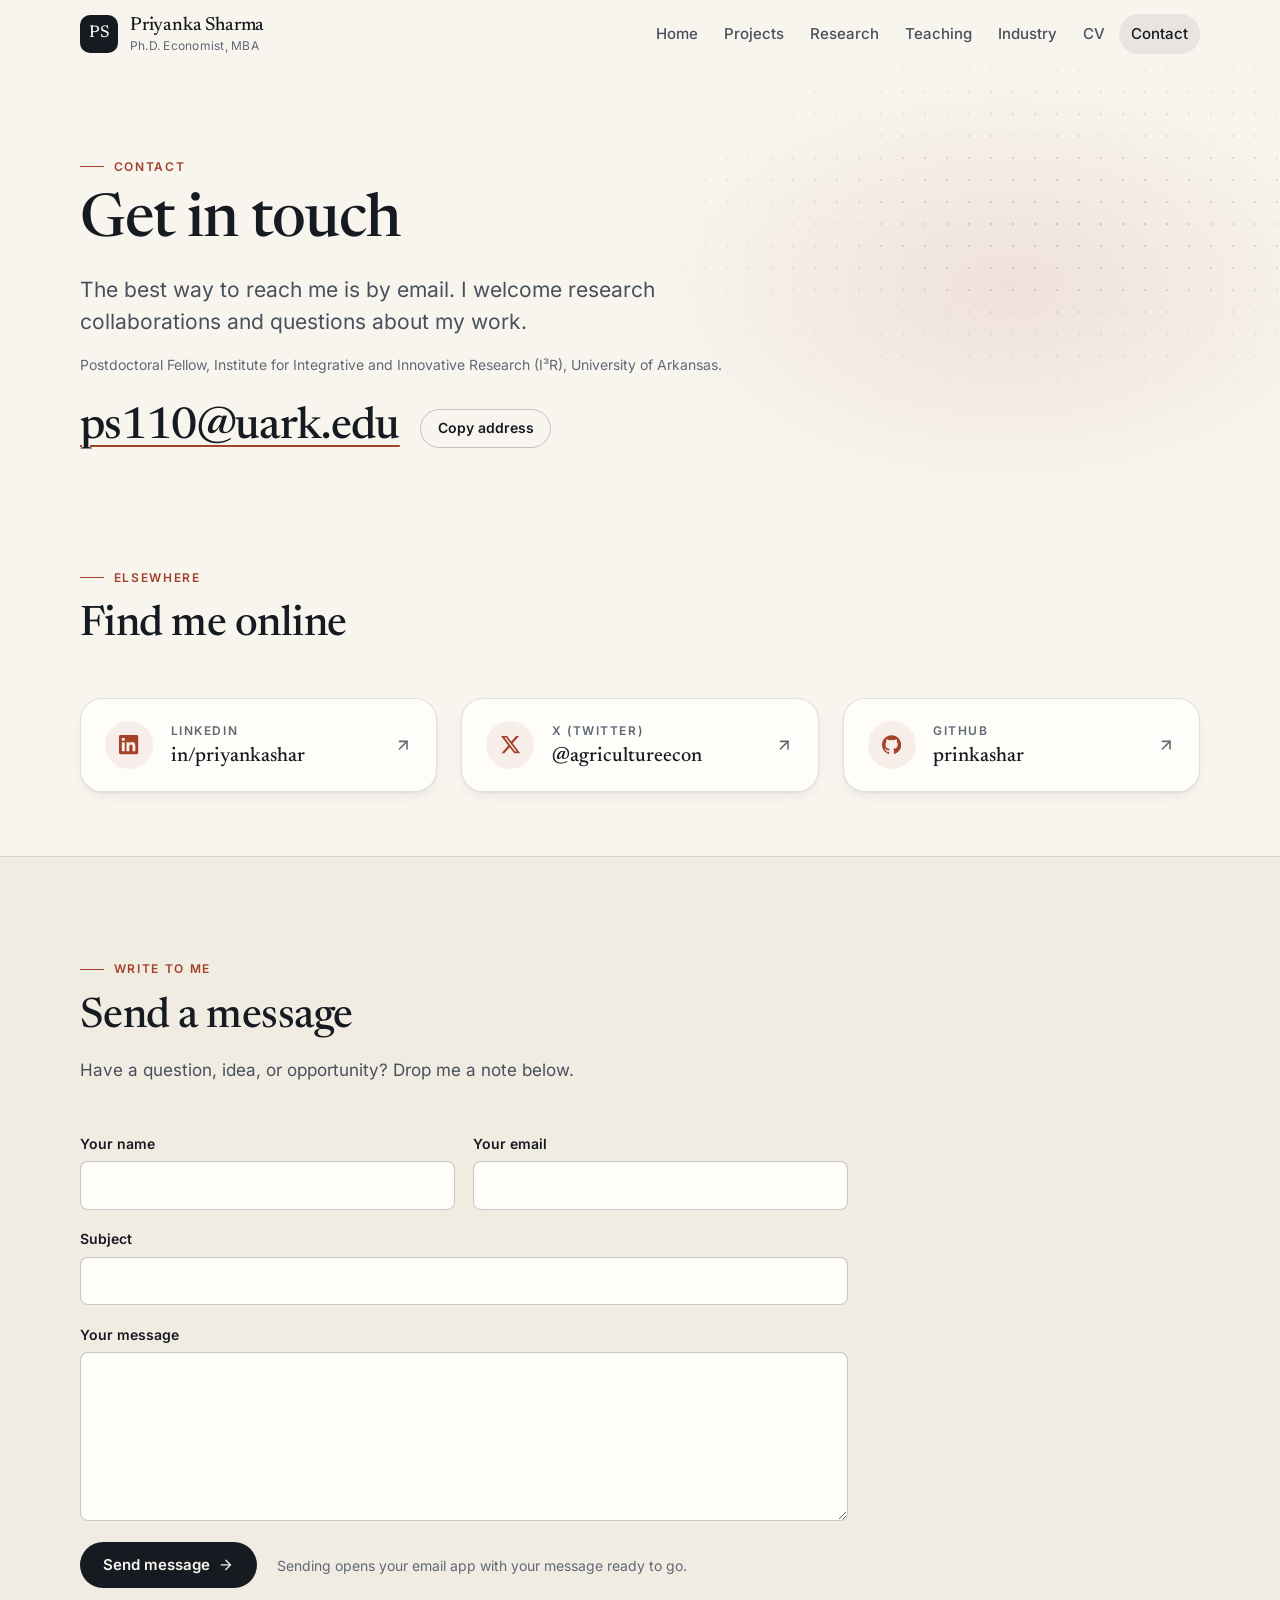
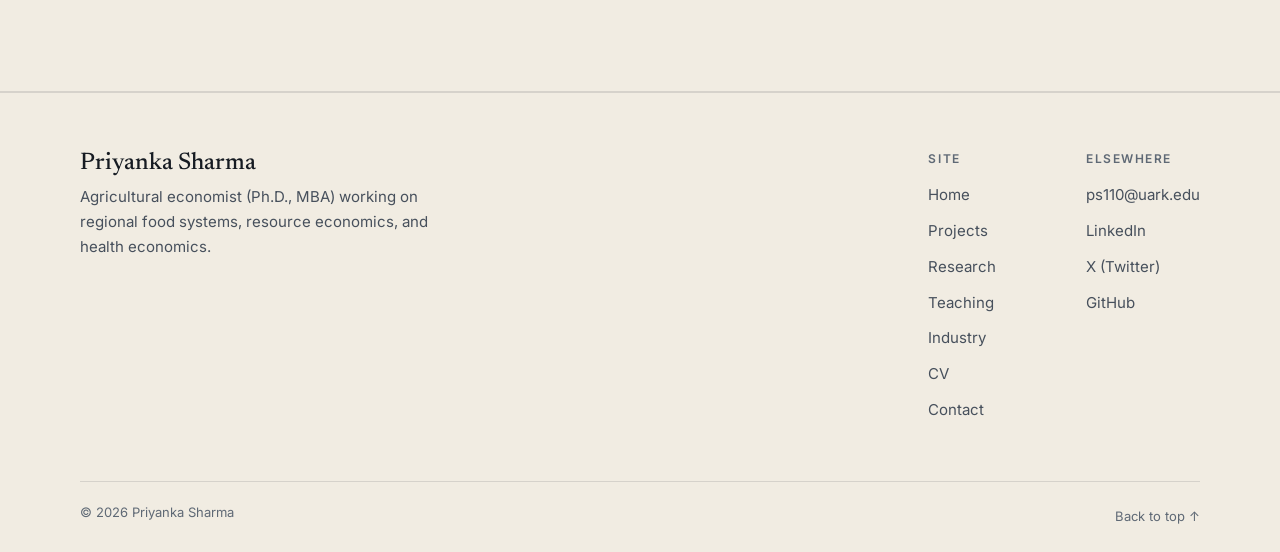
==== commit 1a806a31: "Update website Co-Authored-By: Claude Opus 5.5 <noreply@anthropic.com>" ====
--- a/contact.html
+++ b/contact.html
@@ -128,6 +128,55 @@
       </div>
     </section>
 
+    <!-- ===== Send a message =====
+         To deliver messages through Formspree: create a form at formspree.io, then put its ID (the part after /f/)
+         in data-formspree below and replace the note under the button with:
+         "Your message is sent through Formspree, a third-party form service, and delivered to my inbox."
+         While data-formspree is empty, the form opens the visitor's email app with the message filled in. -->
+    <section class="section section--tint" aria-labelledby="message-title">
+      <div class="wrap">
+        <header class="section__head reveal">
+          <div>
+            <p class="eyebrow">Write to me</p>
+            <h2 id="message-title">Send a message</h2>
+            <p>Have a question, idea, or opportunity? Drop me a note below.</p>
+          </div>
+        </header>
+
+        <form class="contact-form reveal" data-formspree="" data-mailto="ps110@uark.edu" action="mailto:ps110@uark.edu" method="post" enctype="text/plain" novalidate>
+          <div class="contact-form__row">
+            <div class="field">
+              <label for="cf-name">Your name</label>
+              <input id="cf-name" name="name" type="text" autocomplete="name" required>
+            </div>
+            <div class="field">
+              <label for="cf-email">Your email</label>
+              <input id="cf-email" name="email" type="email" autocomplete="email" required>
+            </div>
+          </div>
+          <div class="field">
+            <label for="cf-subject">Subject</label>
+            <input id="cf-subject" name="subject" type="text" autocomplete="off" required>
+          </div>
+          <div class="field">
+            <label for="cf-message">Your message</label>
+            <textarea id="cf-message" name="message" rows="6" required></textarea>
+          </div>
+          <div class="field field--trap" aria-hidden="true">
+            <label for="cf-gotcha">Leave this field empty</label>
+            <input id="cf-gotcha" name="_gotcha" type="text" tabindex="-1" autocomplete="off">
+          </div>
+          <div class="contact-form__foot">
+            <button class="btn btn--primary" type="submit">Send message
+              <svg class="nudge" viewBox="0 0 24 24" fill="none" stroke="currentColor" stroke-width="2" stroke-linecap="round" stroke-linejoin="round" aria-hidden="true"><path d="M5 12h14"/><path d="m12 5 7 7-7 7"/></svg>
+            </button>
+            <p class="note contact-form__note">Sending opens your email app with your message ready to go.</p>
+          </div>
+          <p class="contact-form__status" role="status" aria-live="polite"></p>
+        </form>
+      </div>
+    </section>
+
   </main>
 
   <!-- ===== Site footer: identical on every page ===== -->
--- a/assets/css/style.css
+++ b/assets/css/style.css
@@ -101,6 +101,19 @@
   scroll-padding-top: calc(var(--header-h) + 1.5rem);
 }
 
+/* On large monitors the whole site scales up a step, so it fills the screen in proportion. */
+@media (min-width: 100em) {
+  html {
+    font-size: 106.25%;
+  }
+}
+
+@media (min-width: 140em) {
+  html {
+    font-size: 118.75%;
+  }
+}
+
 html:has(dialog[open]) {
   overflow: hidden;
 }
@@ -504,6 +517,7 @@
   display: inline-flex;
   align-items: center;
   gap: 0.4rem;
+  min-height: 1.5rem;
   font-size: 0.9375rem;
   font-weight: 600;
   color: var(--ink);
@@ -734,6 +748,7 @@
   position: relative;
   isolation: isolate;
   width: clamp(15rem, 25vw, 19.5rem);
+  max-width: 340px;
   margin-right: 1.125rem;
 }
 
@@ -959,17 +974,9 @@
   transform: scale(1.035);
 }
 
-.card__media--art {
-  display: grid;
-  place-items: center;
-  background: var(--feature);
-  color: var(--accent);
-}
-
-.card__media--art svg {
-  display: block;
-  width: 100%;
-  height: 100%;
+/* photographs are framed on their subject rather than on their top edge */
+.card__media--photo img {
+  object-position: 50% 55%;
 }
 
 .card__body {
@@ -1148,6 +1155,19 @@
   padding-top: 0.6rem;
 }
 
+.award__links {
+  display: flex;
+  flex-wrap: wrap;
+  gap: 0.25rem 1.25rem;
+  margin-top: auto;
+  padding-top: 0.6rem;
+}
+
+.award__links .link-arrow {
+  margin-top: 0;
+  padding-top: 0;
+}
+
 .venues {
   display: flex;
   flex-wrap: wrap;
@@ -1212,6 +1232,30 @@
   width: 100%;
   border-radius: var(--radius-lg);
   box-shadow: var(--shadow-md);
+}
+
+/* quotation, used for student feedback on the Teaching page */
+.quote {
+  margin: 1.5rem 0 0;
+  padding-left: 1.25rem;
+  border-left: 3px solid var(--accent);
+}
+
+.split__body .quote p {
+  font-family: var(--font-serif);
+  font-size: var(--step-2);
+  line-height: 1.35;
+  color: var(--ink);
+}
+
+.split__body .quote p + p {
+  margin-top: 0.75rem;
+}
+
+.quote footer {
+  margin-top: 1rem;
+  font-size: 0.875rem;
+  color: var(--ink-3);
 }
 
 figcaption {
@@ -1434,20 +1478,17 @@
   color: var(--ink-2);
 }
 
-.project__art {
-  max-width: 24rem;
+.project__photo {
+  max-width: 17rem;
   margin-top: 1.5rem;
-  aspect-ratio: 16 / 10;
-  overflow: hidden;
-  border: 1px solid var(--feature-line);
-  border-radius: var(--radius);
-  background: var(--feature);
-}
-
-.project__art svg {
+}
+
+.project__photo img {
   display: block;
   width: 100%;
-  height: 100%;
+  height: auto;
+  border: 1px solid var(--line);
+  border-radius: var(--radius);
 }
 
 .facts {
@@ -1462,7 +1503,7 @@
 
 .facts dt {
   margin-bottom: 0.25rem;
-  font-size: 0.6875rem;
+  font-size: 0.75rem;
   font-weight: 600;
   letter-spacing: 0.13em;
   text-transform: uppercase;
@@ -1524,7 +1565,7 @@
 .pub__year--text {
   padding-top: 0.4rem;
   font-family: var(--font-sans);
-  font-size: 0.6875rem;
+  font-size: 0.75rem;
   font-weight: 600;
   line-height: 1.45;
   letter-spacing: 0.1em;
@@ -2124,6 +2165,23 @@
   border-radius: var(--radius);
   background: var(--frame);
   box-shadow: var(--shadow-md);
+}
+
+/* a front page that opens in the image viewer */
+.embed > a {
+  display: block;
+  height: 100%;
+}
+
+.embed > a:focus-visible {
+  outline: 3px solid var(--accent);
+  outline-offset: -6px;
+}
+
+.embed > a:hover .shot__zoom,
+.embed > a:focus-visible .shot__zoom {
+  opacity: 1;
+  transform: none;
 }
 
 .embed img,
@@ -2362,6 +2420,9 @@
 }
 
 .site-footer__links a {
+  display: inline-block;
+  min-width: 1.5rem;
+  padding-block: 0.15rem;
   color: var(--ink-2);
   text-decoration: none;
   overflow-wrap: anywhere;
@@ -2383,6 +2444,8 @@
 }
 
 .site-footer__base a {
+  display: inline-block;
+  padding-block: 0.25rem;
   color: inherit;
   text-decoration: none;
 }
@@ -2529,11 +2592,19 @@
     padding-block: 0.5rem;
   }
 
-  .entry,
   .cv__list li,
   .kv > div,
   .pub,
-  .work {
+  .work,
+  .entry__meta {
+    break-inside: avoid;
+  }
+
+  .entry__title {
+    break-after: avoid;
+  }
+
+  .entry:not(:has(.cv__list)) {
     break-inside: avoid;
   }
 
@@ -2546,3 +2617,189 @@
     text-decoration: none;
   }
 }
+
+/* CV: summary, download button, date and place column */
+.cv__summary {
+  max-width: 44rem;
+  margin-top: 1rem;
+  font-size: var(--step-1);
+  line-height: 1.5;
+  color: var(--ink);
+}
+
+.btn__meta {
+  font-weight: 500;
+  opacity: 0.75;
+}
+
+.entry__meta {
+  grid-column: 2;
+  grid-row: 1;
+  text-align: right;
+}
+
+.entry__meta .entry__date {
+  grid-column: auto;
+  grid-row: auto;
+}
+
+.entry__place {
+  margin-top: 0.1rem;
+  font-size: 0.8125rem;
+  color: var(--ink-3);
+}
+
+@media (max-width: 35em) {
+  .entry__meta {
+    grid-column: 1;
+    grid-row: auto;
+    order: -1;
+    display: flex;
+    flex-wrap: wrap;
+    gap: 0 0.75rem;
+    text-align: left;
+  }
+
+  .entry__place {
+    margin-top: 0;
+  }
+}
+
+/* contact form */
+.contact-form {
+  max-width: 48rem;
+  display: grid;
+  gap: 1.1rem;
+}
+
+.contact-form__row {
+  display: grid;
+  grid-template-columns: repeat(auto-fit, minmax(min(100%, 15rem), 1fr));
+  gap: 1.1rem;
+}
+
+.field {
+  display: grid;
+  gap: 0.4rem;
+}
+
+.field label {
+  font-size: 0.875rem;
+  font-weight: 600;
+  color: var(--ink);
+}
+
+.field input,
+.field textarea {
+  width: 100%;
+  min-height: 2.875rem;
+  padding: 0.7rem 0.9rem;
+  border: 1px solid var(--line-strong);
+  border-radius: var(--radius-sm);
+  background: var(--surface);
+  color: var(--ink);
+  font: inherit;
+  font-size: 1rem;
+  line-height: 1.5;
+  transition: border-color 0.2s, box-shadow 0.2s;
+}
+
+.field textarea {
+  resize: vertical;
+  min-height: 9rem;
+}
+
+.field input:focus,
+.field textarea:focus {
+  outline: none;
+  border-color: var(--accent);
+  box-shadow: 0 0 0 3px var(--accent-soft);
+}
+
+.field [aria-invalid="true"] {
+  border-color: var(--accent);
+}
+
+.field--trap {
+  position: absolute;
+  left: -10000px;
+  width: 1px;
+  height: 1px;
+  overflow: hidden;
+}
+
+.contact-form__foot {
+  display: flex;
+  flex-wrap: wrap;
+  align-items: center;
+  gap: 0.75rem 1.25rem;
+  margin-top: 0.25rem;
+}
+
+.contact-form__note {
+  flex: 1 1 16rem;
+}
+
+.contact-form__status:empty {
+  display: none;
+}
+
+.contact-form__status {
+  padding: 0.8rem 1rem;
+  border-radius: var(--radius-sm);
+  background: var(--surface);
+  border: 1px solid var(--line-strong);
+  font-size: 0.9375rem;
+}
+
+.contact-form__status.is-error {
+  border-color: var(--accent);
+  color: var(--accent);
+}
+
+/* Phones held sideways and other short screens: smaller headlines, tighter spacing,
+   and a header that scrolls away instead of covering part of the screen. */
+@media (max-height: 31.25em) and (orientation: landscape) {
+  .site-header {
+    position: relative;
+  }
+
+  html {
+    scroll-padding-top: 1rem;
+  }
+
+  .theme__head,
+  .cv__section > h2 {
+    top: 1rem;
+  }
+
+  .hero {
+    padding-block: 1.5rem 2rem;
+  }
+
+  .hero__portrait {
+    width: 4.5rem;
+  }
+
+  .display {
+    font-size: clamp(2rem, 1rem + 3.5vw, 3rem);
+  }
+
+  .page-hero {
+    padding-block: 1.75rem 1.5rem;
+  }
+
+  .page-hero h1,
+  .cv__header h1 {
+    font-size: clamp(2rem, 1.25rem + 2.5vw, 2.75rem);
+  }
+
+  .section {
+    padding-block: clamp(2.5rem, 6vw, 4rem);
+  }
+}
+
+.cv__contact a {
+  display: inline-block;
+  padding-block: 0.15rem;
+}
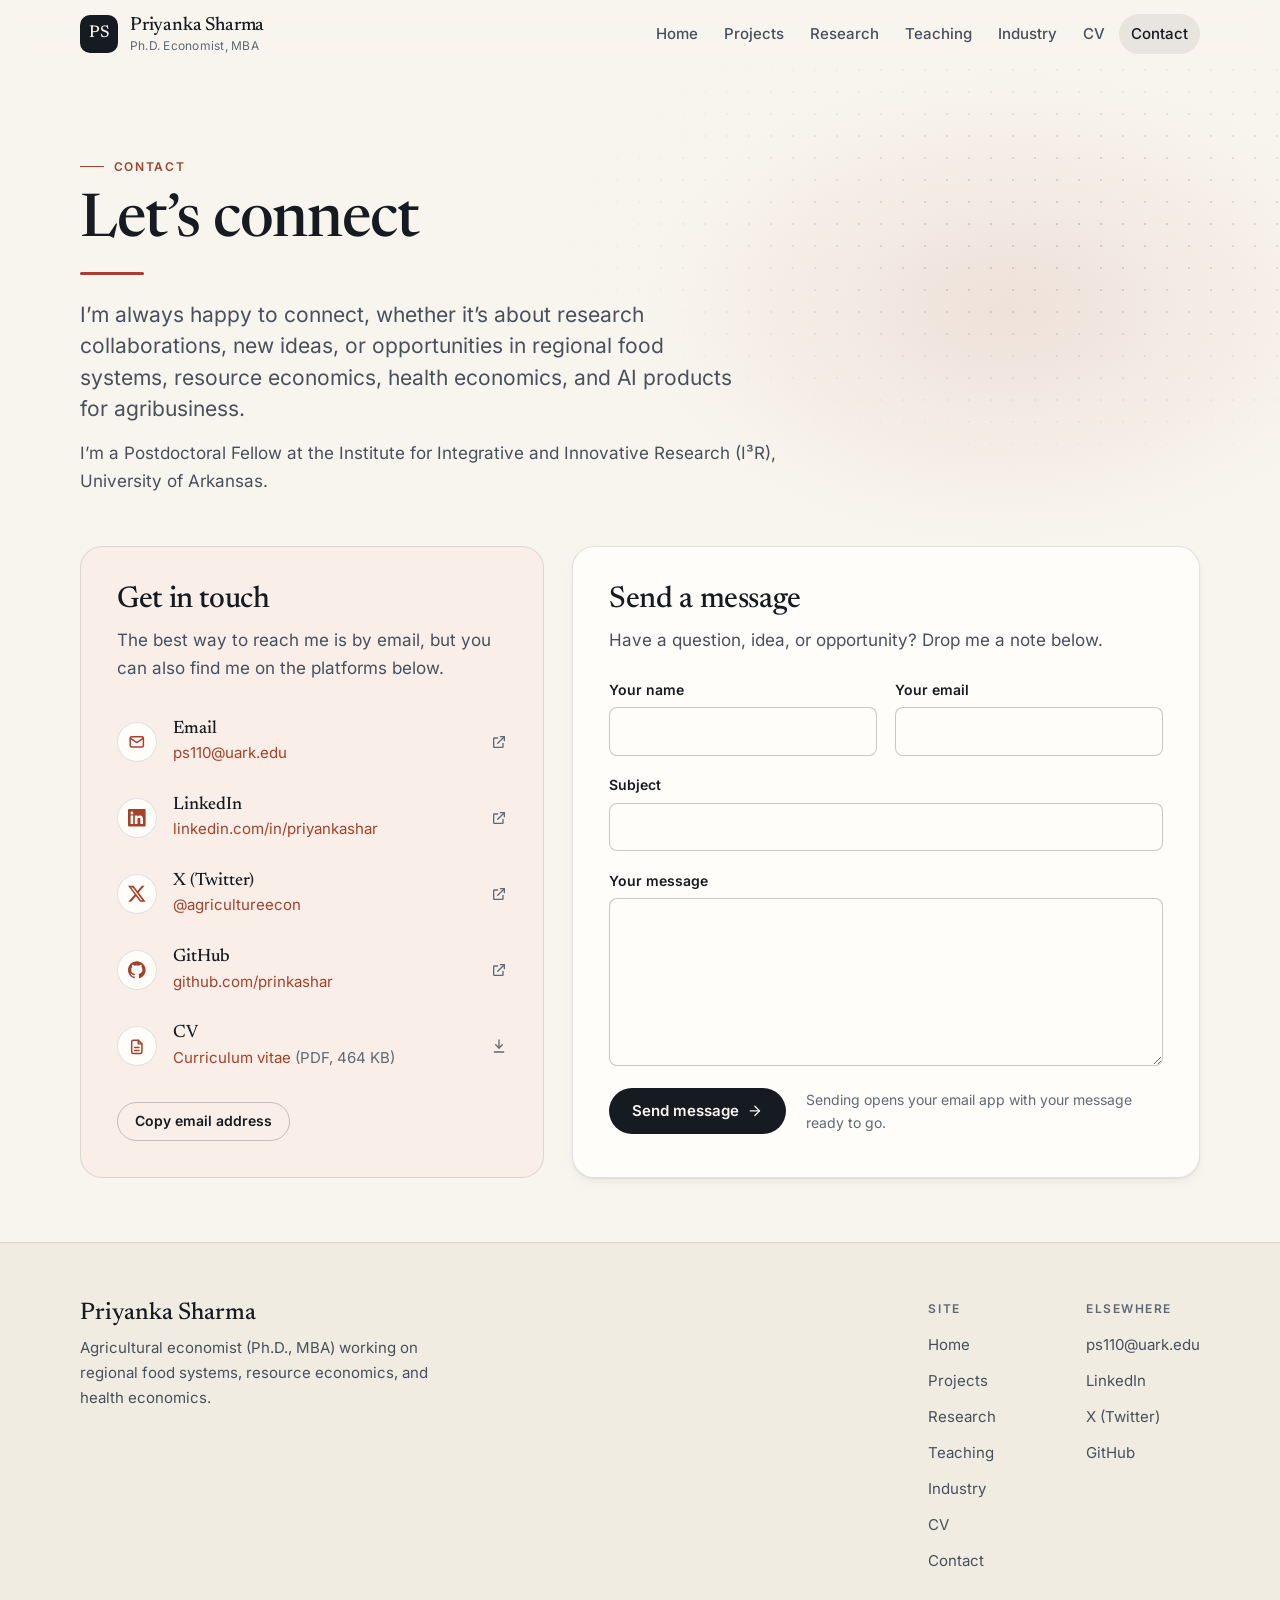
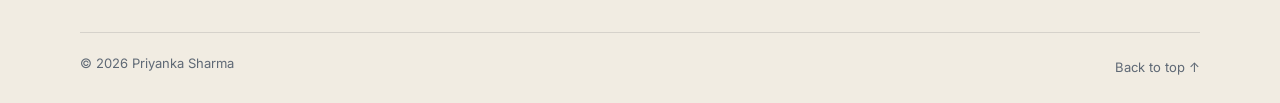
==== commit 3ed60a60: "Update website Co-Authored-By: Claude Opus 5.5 <noreply@anthropic.com>" ====
--- a/contact.html
+++ b/contact.html
@@ -69,111 +69,120 @@
 
   <main id="main">
 
-    <!-- ===== Email ===== -->
-    <section class="page-hero" aria-labelledby="page-title">
+    <!-- ===== Introduction ===== -->
+    <section class="page-hero page-hero--contact" aria-labelledby="page-title">
       <div class="wrap">
         <p class="eyebrow">Contact</p>
-        <h1 id="page-title">Get in touch</h1>
-        <p class="lead">The best way to reach me is by email. I welcome research collaborations and questions about my work.</p>
-        <p class="note" style="margin-top: 1rem">Postdoctoral Fellow, Institute for Integrative and Innovative Research (I³R), University of Arkansas.</p>
-        <div class="email-line">
-          <a href="mailto:ps110@uark.edu">ps110@uark.edu</a>
-          <button class="btn btn--ghost btn--sm" type="button" data-copy="ps110@uark.edu">Copy address</button>
+        <h1 id="page-title">Let’s connect</h1>
+        <div class="contact-intro">
+          <p class="lead">I’m always happy to connect, whether it’s about research collaborations, new ideas, or opportunities in regional food systems, resource economics, health economics, and AI products for agribusiness.</p>
+          <p>I’m a Postdoctoral Fellow at the Institute for Integrative and Innovative Research (I³R), University of Arkansas.</p>
         </div>
       </div>
     </section>
 
-    <!-- ===== Profiles ===== -->
-    <section class="section section--tight" aria-labelledby="profiles-title">
-      <div class="wrap">
-        <header class="section__head reveal">
-          <div>
-            <p class="eyebrow">Elsewhere</p>
-            <h2 id="profiles-title">Find me online</h2>
-          </div>
-        </header>
-
-        <ul class="contact-grid">
-          <li class="reveal">
-            <a class="contact-card" href="https://www.linkedin.com/in/priyankashar/" target="_blank" rel="noopener me">
-              <span class="contact-card__icon">
-                <svg viewBox="0 0 24 24" fill="currentColor" aria-hidden="true"><path d="M20.447 20.452h-3.554v-5.569c0-1.328-.027-3.037-1.852-3.037-1.853 0-2.136 1.445-2.136 2.939v5.667H9.351V9h3.414v1.561h.046c.477-.9 1.637-1.85 3.37-1.85 3.601 0 4.267 2.37 4.267 5.455v6.286zM5.337 7.433c-1.144 0-2.063-.926-2.063-2.065 0-1.138.92-2.063 2.063-2.063 1.14 0 2.064.925 2.064 2.063 0 1.139-.925 2.065-2.064 2.065zm1.782 13.019H3.555V9h3.564v11.452zM22.225 0H1.771C.792 0 0 .774 0 1.729v20.542C0 23.227.792 24 1.771 24h20.451C23.2 24 24 23.227 24 22.271V1.729C24 .774 23.2 0 22.222 0h.003z"/></svg>
-              </span>
-              <span class="contact-card__label">LinkedIn</span>
-              <span class="contact-card__value">in/priyankashar</span>
-              <svg class="contact-card__arrow" viewBox="0 0 24 24" fill="none" stroke="currentColor" stroke-width="2" stroke-linecap="round" stroke-linejoin="round" aria-hidden="true"><path d="M7 7h10v10"/><path d="M7 17 17 7"/></svg>
-            </a>
-          </li>
-          <li class="reveal" style="--d: 90ms">
-            <a class="contact-card" href="https://twitter.com/agricultureecon" target="_blank" rel="noopener me">
-              <span class="contact-card__icon">
-                <svg viewBox="0 0 24 24" fill="currentColor" aria-hidden="true"><path d="M18.901 1.153h3.68l-8.04 9.19L24 22.846h-7.406l-5.8-7.584-6.638 7.584H.474l8.6-9.83L0 1.154h7.594l5.243 6.932ZM17.61 20.644h2.039L6.486 3.24H4.298Z"/></svg>
-              </span>
-              <span class="contact-card__label">X (Twitter)</span>
-              <span class="contact-card__value">@agricultureecon</span>
-              <svg class="contact-card__arrow" viewBox="0 0 24 24" fill="none" stroke="currentColor" stroke-width="2" stroke-linecap="round" stroke-linejoin="round" aria-hidden="true"><path d="M7 7h10v10"/><path d="M7 17 17 7"/></svg>
-            </a>
-          </li>
-          <li class="reveal" style="--d: 180ms">
-            <a class="contact-card" href="https://github.com/prinkashar" target="_blank" rel="noopener me">
-              <span class="contact-card__icon">
-                <svg viewBox="0 0 24 24" fill="currentColor" aria-hidden="true"><path d="M12 .297c-6.63 0-12 5.373-12 12 0 5.303 3.438 9.8 8.205 11.385.6.113.82-.258.82-.577 0-.285-.01-1.04-.015-2.04-3.338.724-4.042-1.61-4.042-1.61C4.422 18.07 3.633 17.7 3.633 17.7c-1.087-.744.084-.729.084-.729 1.205.084 1.838 1.236 1.838 1.236 1.07 1.835 2.809 1.305 3.495.998.108-.776.417-1.305.76-1.605-2.665-.3-5.466-1.332-5.466-5.93 0-1.31.465-2.38 1.235-3.22-.135-.303-.54-1.523.105-3.176 0 0 1.005-.322 3.3 1.23.96-.267 1.98-.399 3-.405 1.02.006 2.04.138 3 .405 2.28-1.552 3.285-1.23 3.285-1.23.645 1.653.24 2.873.12 3.176.765.84 1.23 1.91 1.23 3.22 0 4.61-2.805 5.625-5.475 5.92.42.36.81 1.096.81 2.22 0 1.606-.015 2.896-.015 3.286 0 .315.21.69.825.57C20.565 22.092 24 17.592 24 12.297c0-6.627-5.373-12-12-12"/></svg>
-              </span>
-              <span class="contact-card__label">GitHub</span>
-              <span class="contact-card__value">prinkashar</span>
-              <svg class="contact-card__arrow" viewBox="0 0 24 24" fill="none" stroke="currentColor" stroke-width="2" stroke-linecap="round" stroke-linejoin="round" aria-hidden="true"><path d="M7 7h10v10"/><path d="M7 17 17 7"/></svg>
-            </a>
-          </li>
-        </ul>
-      </div>
-    </section>
-
-    <!-- ===== Send a message =====
-         To deliver messages through Formspree: create a form at formspree.io, then put its ID (the part after /f/)
-         in data-formspree below and replace the note under the button with:
-         "Your message is sent through Formspree, a third-party form service, and delivered to my inbox."
-         While data-formspree is empty, the form opens the visitor's email app with the message filled in. -->
-    <section class="section section--tint" aria-labelledby="message-title">
-      <div class="wrap">
-        <header class="section__head reveal">
-          <div>
-            <p class="eyebrow">Write to me</p>
-            <h2 id="message-title">Send a message</h2>
-            <p>Have a question, idea, or opportunity? Drop me a note below.</p>
-          </div>
-        </header>
-
-        <form class="contact-form reveal" data-formspree="" data-mailto="ps110@uark.edu" action="mailto:ps110@uark.edu" method="post" enctype="text/plain" novalidate>
-          <div class="contact-form__row">
+    <!-- ===== Get in touch, beside Send a message ===== -->
+    <section class="section section--tight contact-section" aria-label="Ways to reach me">
+      <div class="wrap contact-layout">
+
+        <div class="contact-panel reveal">
+          <h2 id="touch-title">Get in touch</h2>
+          <p>The best way to reach me is by email, but you can also find me on the platforms below.</p>
+          <ul class="contact-links" aria-labelledby="touch-title">
+            <li>
+              <a class="contact-link" href="mailto:ps110@uark.edu">
+                <span class="contact-link__icon"><svg viewBox="0 0 24 24" fill="none" stroke="currentColor" stroke-width="2" stroke-linecap="round" stroke-linejoin="round" aria-hidden="true"><rect x="3" y="5" width="18" height="14" rx="2"/><path d="m3 7 9 6 9-6"/></svg></span>
+                <span class="contact-link__text">
+                  <span class="contact-link__label">Email</span>
+                  <span class="contact-link__value">ps110@uark.edu</span>
+                </span>
+                <svg class="contact-link__ext" viewBox="0 0 24 24" fill="none" stroke="currentColor" stroke-width="2" stroke-linecap="round" stroke-linejoin="round" aria-hidden="true"><path d="M14 4h6v6"/><path d="M20 4 10 14"/><path d="M18 14v5a1 1 0 0 1-1 1H5a1 1 0 0 1-1-1V7a1 1 0 0 1 1-1h5"/></svg>
+              </a>
+            </li>
+            <li>
+              <a class="contact-link" href="https://www.linkedin.com/in/priyankashar/" target="_blank" rel="noopener me">
+                <span class="contact-link__icon"><svg viewBox="0 0 24 24" fill="currentColor" aria-hidden="true"><path d="M20.447 20.452h-3.554v-5.569c0-1.328-.027-3.037-1.852-3.037-1.853 0-2.136 1.445-2.136 2.939v5.667H9.351V9h3.414v1.561h.046c.477-.9 1.637-1.85 3.37-1.85 3.601 0 4.267 2.37 4.267 5.455v6.286zM5.337 7.433c-1.144 0-2.063-.926-2.063-2.065 0-1.138.92-2.063 2.063-2.063 1.14 0 2.064.925 2.064 2.063 0 1.139-.925 2.065-2.064 2.065zm1.782 13.019H3.555V9h3.564v11.452zM22.225 0H1.771C.792 0 0 .774 0 1.729v20.542C0 23.227.792 24 1.771 24h20.451C23.2 24 24 23.227 24 22.271V1.729C24 .774 23.2 0 22.222 0h.003z"/></svg></span>
+                <span class="contact-link__text">
+                  <span class="contact-link__label">LinkedIn</span>
+                  <span class="contact-link__value">linkedin.com/in/priyankashar</span>
+                </span>
+                <svg class="contact-link__ext" viewBox="0 0 24 24" fill="none" stroke="currentColor" stroke-width="2" stroke-linecap="round" stroke-linejoin="round" aria-hidden="true"><path d="M14 4h6v6"/><path d="M20 4 10 14"/><path d="M18 14v5a1 1 0 0 1-1 1H5a1 1 0 0 1-1-1V7a1 1 0 0 1 1-1h5"/></svg>
+              </a>
+            </li>
+            <li>
+              <a class="contact-link" href="https://twitter.com/agricultureecon" target="_blank" rel="noopener me">
+                <span class="contact-link__icon"><svg viewBox="0 0 24 24" fill="currentColor" aria-hidden="true"><path d="M18.901 1.153h3.68l-8.04 9.19L24 22.846h-7.406l-5.8-7.584-6.638 7.584H.474l8.6-9.83L0 1.154h7.594l5.243 6.932ZM17.61 20.644h2.039L6.486 3.24H4.298Z"/></svg></span>
+                <span class="contact-link__text">
+                  <span class="contact-link__label">X (Twitter)</span>
+                  <span class="contact-link__value">@agricultureecon</span>
+                </span>
+                <svg class="contact-link__ext" viewBox="0 0 24 24" fill="none" stroke="currentColor" stroke-width="2" stroke-linecap="round" stroke-linejoin="round" aria-hidden="true"><path d="M14 4h6v6"/><path d="M20 4 10 14"/><path d="M18 14v5a1 1 0 0 1-1 1H5a1 1 0 0 1-1-1V7a1 1 0 0 1 1-1h5"/></svg>
+              </a>
+            </li>
+            <li>
+              <a class="contact-link" href="https://github.com/prinkashar" target="_blank" rel="noopener me">
+                <span class="contact-link__icon"><svg viewBox="0 0 24 24" fill="currentColor" aria-hidden="true"><path d="M12 .297c-6.63 0-12 5.373-12 12 0 5.303 3.438 9.8 8.205 11.385.6.113.82-.258.82-.577 0-.285-.01-1.04-.015-2.04-3.338.724-4.042-1.61-4.042-1.61C4.422 18.07 3.633 17.7 3.633 17.7c-1.087-.744.084-.729.084-.729 1.205.084 1.838 1.236 1.838 1.236 1.07 1.835 2.809 1.305 3.495.998.108-.776.417-1.305.76-1.605-2.665-.3-5.466-1.332-5.466-5.93 0-1.31.465-2.38 1.235-3.22-.135-.303-.54-1.523.105-3.176 0 0 1.005-.322 3.3 1.23.96-.267 1.98-.399 3-.405 1.02.006 2.04.138 3 .405 2.28-1.552 3.285-1.23 3.285-1.23.645 1.653.24 2.873.12 3.176.765.84 1.23 1.91 1.23 3.22 0 4.61-2.805 5.625-5.475 5.92.42.36.81 1.096.81 2.22 0 1.606-.015 2.896-.015 3.286 0 .315.21.69.825.57C20.565 22.092 24 17.592 24 12.297c0-6.627-5.373-12-12-12"/></svg></span>
+                <span class="contact-link__text">
+                  <span class="contact-link__label">GitHub</span>
+                  <span class="contact-link__value">github.com/prinkashar</span>
+                </span>
+                <svg class="contact-link__ext" viewBox="0 0 24 24" fill="none" stroke="currentColor" stroke-width="2" stroke-linecap="round" stroke-linejoin="round" aria-hidden="true"><path d="M14 4h6v6"/><path d="M20 4 10 14"/><path d="M18 14v5a1 1 0 0 1-1 1H5a1 1 0 0 1-1-1V7a1 1 0 0 1 1-1h5"/></svg>
+              </a>
+            </li>
+            <li>
+              <a class="contact-link" href="assets/files/priyanka-sharma-cv.pdf" download>
+                <span class="contact-link__icon"><svg viewBox="0 0 24 24" fill="none" stroke="currentColor" stroke-width="2" stroke-linecap="round" stroke-linejoin="round" aria-hidden="true"><path d="M14 3H7a2 2 0 0 0-2 2v14a2 2 0 0 0 2 2h10a2 2 0 0 0 2-2V8l-5-5Z"/><path d="M14 3v5h5"/><path d="M9 13h6"/><path d="M9 17h6"/></svg></span>
+                <span class="contact-link__text">
+                  <span class="contact-link__label">CV</span>
+                  <span class="contact-link__value">Curriculum vitae <span class="contact-link__meta">(PDF, 464 KB)</span></span>
+                </span>
+                <svg class="contact-link__ext contact-link__ext--down" viewBox="0 0 24 24" fill="none" stroke="currentColor" stroke-width="2" stroke-linecap="round" stroke-linejoin="round" aria-hidden="true"><path d="M12 3v12"/><path d="m7 10 5 5 5-5"/><path d="M5 21h14"/></svg>
+              </a>
+            </li>
+          </ul>
+          <button class="btn btn--ghost btn--sm contact-panel__copy" type="button" data-copy="ps110@uark.edu">Copy email address</button>
+        </div>
+
+        <!-- To deliver messages through Formspree: create a form at formspree.io, then put its ID (the part after /f/)
+             in data-formspree below and replace the note under the button with:
+             "Your message is sent through Formspree, a third-party form service, and delivered to my inbox."
+             While data-formspree is empty, the form opens the visitor's email app with the message filled in. -->
+        <div class="contact-box reveal" style="--d: 90ms">
+          <h2 id="message-title">Send a message</h2>
+          <p>Have a question, idea, or opportunity? Drop me a note below.</p>
+          <form class="contact-form" aria-labelledby="message-title" data-formspree="" data-mailto="ps110@uark.edu" action="mailto:ps110@uark.edu" method="post" enctype="text/plain" novalidate>
+            <div class="contact-form__row">
+              <div class="field">
+                <label for="cf-name">Your name</label>
+                <input id="cf-name" name="name" type="text" autocomplete="name" required>
+              </div>
+              <div class="field">
+                <label for="cf-email">Your email</label>
+                <input id="cf-email" name="email" type="email" autocomplete="email" required>
+              </div>
+            </div>
             <div class="field">
-              <label for="cf-name">Your name</label>
-              <input id="cf-name" name="name" type="text" autocomplete="name" required>
+              <label for="cf-subject">Subject</label>
+              <input id="cf-subject" name="subject" type="text" autocomplete="off" required>
             </div>
             <div class="field">
-              <label for="cf-email">Your email</label>
-              <input id="cf-email" name="email" type="email" autocomplete="email" required>
-            </div>
-          </div>
-          <div class="field">
-            <label for="cf-subject">Subject</label>
-            <input id="cf-subject" name="subject" type="text" autocomplete="off" required>
-          </div>
-          <div class="field">
-            <label for="cf-message">Your message</label>
-            <textarea id="cf-message" name="message" rows="6" required></textarea>
-          </div>
-          <div class="field field--trap" aria-hidden="true">
-            <label for="cf-gotcha">Leave this field empty</label>
-            <input id="cf-gotcha" name="_gotcha" type="text" tabindex="-1" autocomplete="off">
-          </div>
-          <div class="contact-form__foot">
-            <button class="btn btn--primary" type="submit">Send message
-              <svg class="nudge" viewBox="0 0 24 24" fill="none" stroke="currentColor" stroke-width="2" stroke-linecap="round" stroke-linejoin="round" aria-hidden="true"><path d="M5 12h14"/><path d="m12 5 7 7-7 7"/></svg>
-            </button>
-            <p class="note contact-form__note">Sending opens your email app with your message ready to go.</p>
-          </div>
-          <p class="contact-form__status" role="status" aria-live="polite"></p>
-        </form>
+              <label for="cf-message">Your message</label>
+              <textarea id="cf-message" name="message" rows="6" required></textarea>
+            </div>
+            <div class="field field--trap" aria-hidden="true">
+              <label for="cf-gotcha">Leave this field empty</label>
+              <input id="cf-gotcha" name="_gotcha" type="text" tabindex="-1" autocomplete="off">
+            </div>
+            <div class="contact-form__foot">
+              <button class="btn btn--primary" type="submit">Send message
+                <svg class="nudge" viewBox="0 0 24 24" fill="none" stroke="currentColor" stroke-width="2" stroke-linecap="round" stroke-linejoin="round" aria-hidden="true"><path d="M5 12h14"/><path d="m12 5 7 7-7 7"/></svg>
+              </button>
+              <p class="note contact-form__note">Sending opens your email app with your message ready to go.</p>
+            </div>
+            <p class="contact-form__status" role="status" aria-live="polite"></p>
+          </form>
+        </div>
+
       </div>
     </section>
 
--- a/assets/css/style.css
+++ b/assets/css/style.css
@@ -2265,110 +2265,159 @@
 
 /* 14. Contact and footer -------------------------------------------------- */
 
-.contact-grid {
-  display: grid;
-  grid-template-columns: repeat(auto-fit, minmax(min(100%, 19rem), 1fr));
-  gap: clamp(1rem, 2vw, 1.5rem);
+.page-hero--contact h1::after {
+  content: "";
+  display: block;
+  width: 4rem;
+  height: 3px;
+  margin-top: 1.1rem;
+  border-radius: 3px;
+  background: var(--accent);
+}
+
+.contact-intro {
+  max-width: 46rem;
+  margin-top: 1.5rem;
+}
+
+.contact-intro > p + p {
+  margin-top: 0.9rem;
+  color: var(--ink-2);
+}
+
+.contact-section {
+  padding-top: 0;
+}
+
+.contact-layout {
+  display: grid;
+  gap: clamp(1rem, 2.5vw, 1.75rem);
+  align-items: stretch;
+}
+
+@media (min-width: 56em) {
+  .contact-layout {
+    grid-template-columns: minmax(0, 0.85fr) minmax(0, 1.15fr);
+  }
+}
+
+.contact-panel,
+.contact-box {
+  min-width: 0;
+  padding: clamp(1.25rem, 3vw, 2.25rem);
+  border: 1px solid var(--line);
+  border-radius: var(--radius-lg);
+}
+
+.contact-panel {
+  background: var(--feature);
+}
+
+.contact-box {
+  background: var(--surface);
+  box-shadow: var(--shadow-sm);
+}
+
+.contact-panel > h2,
+.contact-box > h2 {
+  font-size: clamp(1.5rem, 1.3rem + 0.8vw, 1.875rem);
+}
+
+.contact-panel > p,
+.contact-box > p {
+  margin-top: 0.5rem;
+  color: var(--ink-2);
+}
+
+.contact-links {
+  display: grid;
+  gap: 0.25rem;
+  margin: 1.5rem -0.75rem 0;
   padding: 0;
   list-style: none;
 }
 
-.contact-card {
-  position: relative;
+.contact-link {
   display: grid;
   grid-template-columns: auto minmax(0, 1fr) auto;
   align-items: center;
-  gap: 0.15rem 1.1rem;
-  height: 100%;
-  padding: 1.375rem 1.5rem;
-  border: 1px solid var(--line);
-  border-radius: var(--radius-lg);
-  background: var(--surface);
-  box-shadow: var(--shadow-sm);
+  gap: 1rem;
+  padding: 0.75rem;
+  border-radius: var(--radius-sm);
   color: var(--ink);
   text-decoration: none;
-  transition: transform 0.3s var(--ease), border-color 0.3s, box-shadow 0.3s;
-}
-
-.contact-card:hover {
-  transform: translateY(-3px);
-  border-color: var(--line-strong);
-  box-shadow: var(--shadow-md);
+  transition: background-color 0.2s;
+}
+
+.contact-link:hover,
+.contact-link:focus-visible {
+  background: rgba(255, 253, 249, 0.8);
   color: var(--ink);
 }
 
-.contact-card__icon {
-  grid-row: 1 / span 2;
+.contact-link__icon {
   display: grid;
   place-items: center;
-  width: 3rem;
-  height: 3rem;
+  width: 2.5rem;
+  height: 2.5rem;
   border-radius: 50%;
-  background: var(--accent-soft);
+  background: var(--surface);
   color: var(--accent);
-  transition: background-color 0.25s, color 0.25s;
-}
-
-.contact-card:hover .contact-card__icon {
+  box-shadow: inset 0 0 0 1px var(--line);
+  transition: background-color 0.2s, color 0.2s;
+}
+
+.contact-link:hover .contact-link__icon {
   background: var(--accent);
   color: var(--on-accent);
 }
 
-.contact-card__icon svg {
-  width: 1.2rem;
-  height: 1.2rem;
-}
-
-.contact-card__label {
-  grid-column: 2;
-  font-size: 0.75rem;
-  font-weight: 600;
-  letter-spacing: 0.13em;
-  text-transform: uppercase;
+.contact-link__icon svg {
+  width: 1.1rem;
+  height: 1.1rem;
+}
+
+.contact-link__text {
+  display: grid;
+  min-width: 0;
+}
+
+.contact-link__label {
+  font-family: var(--font-serif);
+  font-size: 1.125rem;
+  font-weight: 500;
+  line-height: 1.3;
+}
+
+.contact-link__value {
+  font-size: 0.9375rem;
+  color: var(--accent);
+  overflow-wrap: anywhere;
+}
+
+.contact-link__meta {
   color: var(--ink-3);
-}
-
-.contact-card__value {
-  grid-column: 2;
-  font-family: var(--font-serif);
-  font-weight: 500;
-  font-size: 1.25rem;
-  line-height: 1.25;
-  overflow-wrap: anywhere;
-}
-
-.contact-card__arrow {
-  grid-column: 3;
-  grid-row: 1 / span 2;
-  width: 1.15rem;
-  height: 1.15rem;
+  white-space: nowrap;
+}
+
+.contact-link__ext {
+  width: 1rem;
+  height: 1rem;
   color: var(--ink-3);
-  transition: transform 0.3s var(--ease), color 0.2s;
-}
-
-.contact-card:hover .contact-card__arrow {
+  transition: transform 0.2s var(--ease), color 0.2s;
+}
+
+.contact-link:hover .contact-link__ext {
   color: var(--accent);
   transform: translate(2px, -2px);
 }
 
-.email-line {
-  display: flex;
-  flex-wrap: wrap;
-  align-items: center;
-  gap: 0.75rem 1.25rem;
-  margin-top: 1.75rem;
-}
-
-.email-line a {
-  font-family: var(--font-serif);
-  font-weight: 500;
-  font-size: clamp(1.625rem, 1.2rem + 2.2vw, 2.75rem);
-  line-height: 1.1;
-  letter-spacing: -0.015em;
-  text-decoration-color: var(--accent);
-  text-decoration-thickness: 2px;
-  text-underline-offset: 0.16em;
-  overflow-wrap: anywhere;
+.contact-link:hover .contact-link__ext--down {
+  transform: translateY(2px);
+}
+
+.contact-panel__copy {
+  margin-top: 1.25rem;
 }
 
 html:not(.js):not(.js-ready) [data-copy],
@@ -2665,11 +2714,106 @@
   }
 }
 
+/* CV on screen: sections as cards in two columns (print keeps the one-column list) */
+@media screen {
+  .cv__grid,
+  .cv__col {
+    display: grid;
+    gap: clamp(1rem, 2vw, 1.5rem);
+    align-items: start;
+    min-width: 0;
+  }
+
+  .cv__grid .cv__section {
+    display: block;
+    padding: clamp(1.25rem, 2.5vw, 1.75rem);
+    border: 1px solid var(--line);
+    border-radius: var(--radius-lg);
+    background: var(--surface);
+    box-shadow: var(--shadow-sm);
+    container-type: inline-size;
+    scroll-margin-top: 1rem;
+  }
+
+  .cv__grid .cv__section > h2 {
+    position: static;
+    display: flex;
+    align-items: center;
+    gap: 0.75rem;
+    margin-bottom: 1.25rem;
+    font-family: var(--font-serif);
+    font-size: 1.375rem;
+    font-weight: 500;
+    line-height: 1.2;
+    letter-spacing: -0.01em;
+    text-transform: none;
+    color: var(--ink);
+  }
+
+  .cv__icon {
+    display: grid;
+    place-items: center;
+    width: 2.25rem;
+    height: 2.25rem;
+    flex: none;
+    border-radius: 10px;
+    background: var(--accent-soft);
+    color: var(--accent);
+  }
+
+  .cv__icon svg {
+    width: 1.1rem;
+    height: 1.1rem;
+  }
+
+  @container (max-width: 30rem) {
+    .cv__grid .entry {
+      grid-template-columns: minmax(0, 1fr);
+    }
+
+    .cv__grid .entry__meta,
+    .cv__grid .entry > .entry__date {
+      grid-column: 1;
+      grid-row: auto;
+      order: -1;
+      display: flex;
+      flex-wrap: wrap;
+      gap: 0 0.75rem;
+      text-align: left;
+    }
+
+    .cv__grid .entry__place {
+      margin-top: 0;
+    }
+
+    .cv__grid .kv > div {
+      grid-template-columns: minmax(0, 1fr);
+    }
+  }
+}
+
+@media screen and (min-width: 64em) {
+  .cv__grid {
+    grid-template-columns: minmax(0, 1.5fr) minmax(0, 1fr);
+  }
+}
+
+@media print {
+  .cv__icon {
+    display: none;
+  }
+
+  .cv__body {
+    background: none;
+    border: 0;
+  }
+}
+
 /* contact form */
 .contact-form {
-  max-width: 48rem;
   display: grid;
   gap: 1.1rem;
+  margin-top: 1.5rem;
 }
 
 .contact-form__row {
